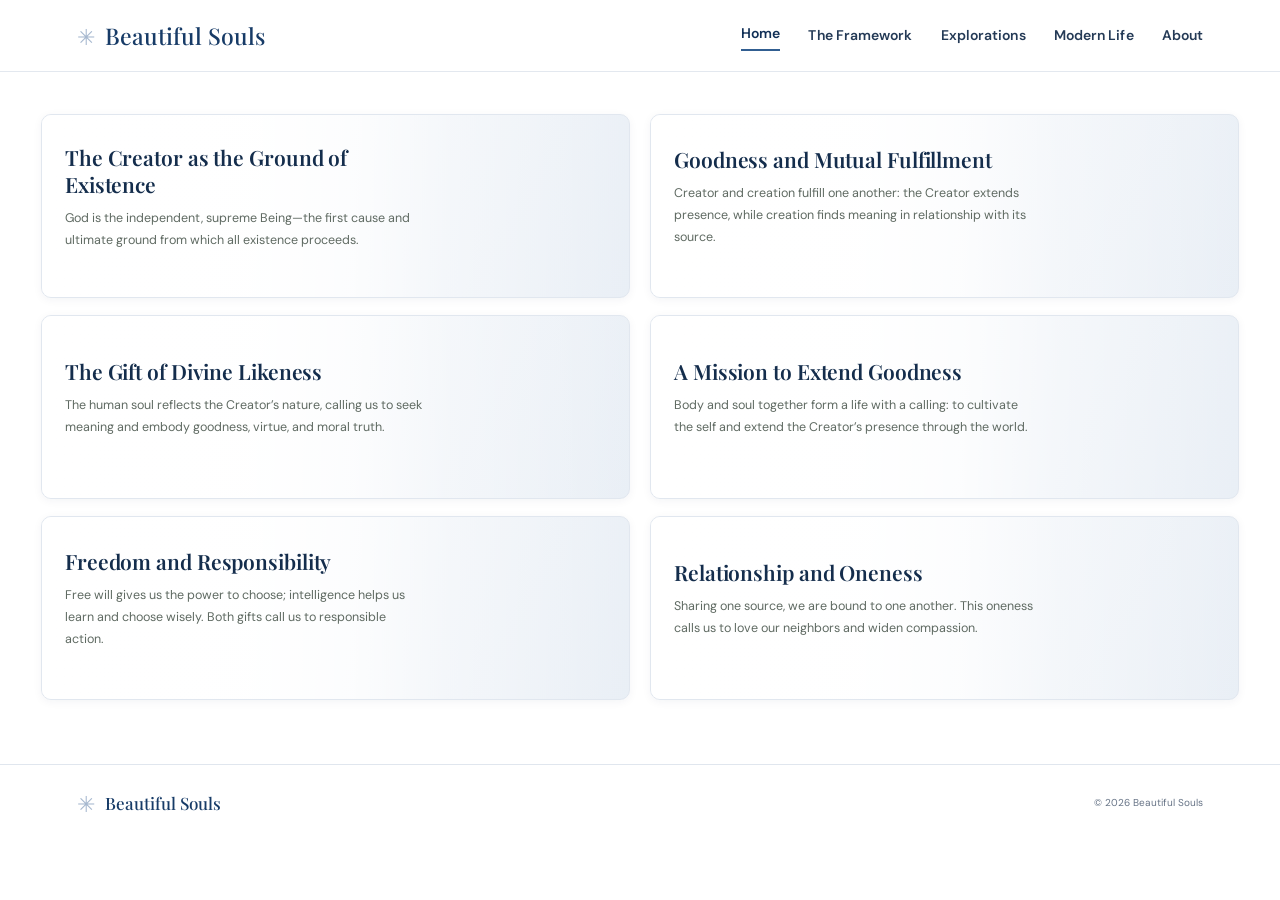
==== index.html @ 3ce29f9f "Keep site navigation visible on all screen sizes" ====
<!doctype html>
<html lang="en">
<head>
  <meta charset="utf-8">
  <meta name="viewport" content="width=device-width, initial-scale=1">
  <meta name="theme-color" content="#ffffff">
  <link rel="preconnect" href="https://fonts.googleapis.com">
  <link rel="preconnect" href="https://fonts.gstatic.com" crossorigin>
  <link href="https://fonts.googleapis.com/css2?family=DM+Sans:wght@400;500;600;700&family=Playfair+Display:ital,wght@0,500;0,600;1,500&display=swap" rel="stylesheet">
  <link rel="stylesheet" href="assets/styles/site.css?v=6">
  <meta name="description" content="Six foundational ideas about the Creator, humanity, purpose, responsibility, and our shared origin.">
  <title>Beautiful Souls</title>
</head>
<body>
  <header class="site-header" id="top">
    <a class="brand" href="index.html" aria-label="Beautiful Souls home"><span class="brand-mark" aria-hidden="true">✳</span><span>Beautiful Souls</span></a>
    <button class="menu-toggle" aria-label="Open navigation" aria-expanded="false" aria-controls="site-navigation">☰</button>
    <nav class="nav" id="site-navigation">
      <a href="index.html">Home</a><a href="framework.html">The Framework</a><a href="explorations.html">Explorations</a><a href="modern-life.html">Modern Life</a><a href="about.html">About</a>
    </nav>
  </header>
  <main class="home-highlights">
    <div class="highlight-grid">
            <article class="highlight-card">
        <div class="highlight-copy">
          <h2><a class="highlight-title-link" href="framework.html?article=part1">The Creator as the Ground of Existence</a></h2>
          <p class="highlight-description">God is the independent, supreme Being—the first cause and ultimate ground from which all existence proceeds.</p>
        </div>
        <img src="https://images.unsplash.com/photo-1743309411498-a0f4f4b96b65?auto=format&amp;fit=crop&amp;w=1400&amp;q=85" data-fallback="https://images.unsplash.com/photo-1521534282958-93bd18297354?auto=format&amp;fit=crop&amp;w=1400&amp;q=85" alt="Golden sunrise spreading across a layered mountain landscape" loading="lazy">
      </article>
            <article class="highlight-card">
        <div class="highlight-copy">
          <h2><a class="highlight-title-link" href="framework.html?article=p1-1">Goodness and Mutual Fulfillment</a></h2>
          <p class="highlight-description">Creator and creation fulfill one another: the Creator extends presence, while creation finds meaning in relationship with its source.</p>
        </div>
        <img src="https://images.unsplash.com/photo-1457530378978-8bac673b8062?auto=format&amp;fit=crop&amp;w=1400&amp;q=85" data-fallback="https://images.unsplash.com/photo-1497250681960-ef046c08a56e?auto=format&amp;fit=crop&amp;w=1400&amp;q=85" alt="A young green sapling catching soft sunlight in a forest" loading="lazy">
      </article>
            <article class="highlight-card">
        <div class="highlight-copy">
          <h2><a class="highlight-title-link" href="framework.html?article=p2-1">The Gift of Divine Likeness</a></h2>
          <p class="highlight-description">The human soul reflects the Creator’s nature, calling us to seek meaning and embody goodness, virtue, and moral truth.</p>
        </div>
        <img src="https://images.unsplash.com/photo-1465086080981-df0de56fa5c0?auto=format&amp;fit=crop&amp;w=1400&amp;q=85" data-fallback="https://images.unsplash.com/photo-1500530855697-b586d89ba3ee?auto=format&amp;fit=crop&amp;w=1400&amp;q=85" alt="A lone figure looking across a mountain landscape at sunrise" loading="lazy">
      </article>
            <article class="highlight-card">
        <div class="highlight-copy">
          <h2><a class="highlight-title-link" href="framework.html?article=p2-3">A Mission to Extend Goodness</a></h2>
          <p class="highlight-description">Body and soul together form a life with a calling: to cultivate the self and extend the Creator’s presence through the world.</p>
        </div>
        <img src="https://images.unsplash.com/photo-1643130420857-cb8cf55809a8?auto=format&amp;fit=crop&amp;w=1400&amp;q=85" data-fallback="https://images.unsplash.com/photo-1511895426328-dc8714191300?auto=format&amp;fit=crop&amp;w=1400&amp;q=85" alt="A family walking together through a sunlit meadow" loading="lazy">
      </article>
            <article class="highlight-card">
        <div class="highlight-copy">
          <h2><a class="highlight-title-link" href="framework.html?article=p2-4">Freedom and Responsibility</a></h2>
          <p class="highlight-description">Free will gives us the power to choose; intelligence helps us learn and choose wisely. Both gifts call us to responsible action.</p>
        </div>
        <img src="https://images.unsplash.com/photo-1470071459604-3b5ec3a7fe05?auto=format&amp;fit=crop&amp;w=1400&amp;q=85" data-fallback="https://images.unsplash.com/photo-1448375240586-882707db888b?auto=format&amp;fit=crop&amp;w=1400&amp;q=85" alt="Sunlight filtering through a deep green forest" loading="lazy">
      </article>
            <article class="highlight-card">
        <div class="highlight-copy">
          <h2><a class="highlight-title-link" href="framework.html?article=p2-2">Relationship and Oneness</a></h2>
          <p class="highlight-description">Sharing one source, we are bound to one another. This oneness calls us to love our neighbors and widen compassion.</p>
        </div>
        <img src="https://images.unsplash.com/photo-1641135305980-ecdef8a8437a?auto=format&amp;fit=crop&amp;w=1400&amp;q=85" data-fallback="https://images.unsplash.com/photo-1758575603789-8c042dfc4a9f?auto=format&amp;fit=crop&amp;w=1400&amp;q=85" alt="People joining hands outdoors in a gesture of connection and unity" loading="lazy">
      </article>
    </div>
  </main>
  <footer class="site-footer">
    <a class="brand" href="index.html"><span class="brand-mark" aria-hidden="true">✳</span>Beautiful Souls</a>
    <span>© <span data-year></span> Beautiful Souls</span>
  </footer>
  <script src="assets/scripts/site.js"></script>
</body>
</html>
---- assets/styles/site.css ----
*{box-sizing:border-box} :root{--paper:#ffffff;--paper2:#f4f7fb;--ink:#1d2f49;--muted:#5c6878;--green:#173b67;--green-deep:#102c50;--gold:#aebfd5;--line:#dfe5ed;--white:#ffffff;--soft:#f5f7fa}html{scroll-behavior:smooth}body{margin:0;background:var(--paper);color:var(--ink);font-family:'DM Sans',sans-serif;line-height:1.72;-webkit-font-smoothing:antialiased}.site-header{height:82px;display:flex;align-items:center;justify-content:space-between;padding:0 clamp(22px,6vw,94px);border-bottom:1px solid var(--line);background:rgba(244,240,231,.96);position:sticky;top:0;z-index:20;backdrop-filter:blur(14px)}.brand{display:flex;align-items:center;gap:10px;color:var(--green);font:500 21px 'Playfair Display',serif;text-decoration:none;white-space:nowrap}.brand-mark{font-size:22px;color:var(--gold)}.nav{display:flex;align-items:center;gap:clamp(18px,3vw,38px)}.nav a{font-size:12px;color:var(--muted);text-decoration:none;transition:color .2s}.nav a:hover,.nav a.active{color:var(--green)}.nav a.active{box-shadow:inset 0 -1px var(--gold);padding-bottom:6px}.menu-toggle{display:none;border:0;background:none;color:var(--green);font-size:24px;padding:6px}.eyebrow{margin:0 0 20px;color:#927b4e;font-size:10px;line-height:1.5;letter-spacing:2.1px;font-weight:700}.home-hero{min-height:610px;display:grid;grid-template-columns:1.05fr .95fr;align-items:center;gap:6vw;padding:72px clamp(24px,8vw,120px) 82px;overflow:hidden}.hero-copy{max-width:610px}.home-hero h1,.page-hero h1{font:500 clamp(44px,5.5vw,76px)/1.1 'Playfair Display',serif;letter-spacing:-1.7px;color:var(--green);margin:0 0 25px}.home-hero h1 em,.page-hero h1 em{color:#9a8051;font-weight:500}.hero-lede{max-width:510px;color:#58665d;font-size:17px;line-height:1.9;margin:0 0 34px}.button{display:inline-flex;align-items:center;gap:24px;padding:14px 20px;background:var(--green);color:white;text-decoration:none;font-size:12px;font-weight:600;letter-spacing:.2px;transition:background .2s,transform .2s}.button:hover{background:var(--green-deep);transform:translateY(-1px)}.hero-art{height:420px;position:relative;overflow:hidden;isolation:isolate;background:linear-gradient(180deg,#253c4a 0%,#788c86 45%,#c7b38f 100%);border-radius:48% 48% 3px 3px/40% 40% 3px 3px;box-shadow:0 22px 60px rgba(47,61,49,.12)}.hero-art:after{content:'';position:absolute;inset:0;background:linear-gradient(120deg,rgba(255,255,255,.04),transparent 50%,rgba(22,42,36,.14));z-index:3}.sun{position:absolute;width:128px;height:128px;border-radius:50%;background:#e9d7ae;top:22%;left:42%;box-shadow:0 0 80px rgba(237,214,169,.62)}.horizon{position:absolute;left:0;right:0;top:62%;height:1px;background:rgba(255,245,222,.7)}.land{position:absolute;left:-12%;width:130%;height:53%;border-radius:50% 50% 0 0}.land-back{bottom:-19%;background:#526e60;transform:rotate(-7deg)}.land-front{bottom:-29%;left:18%;background:#304f42;transform:rotate(8deg)}.art-caption{position:absolute;z-index:4;bottom:23px;left:28px;color:#f7efe0;font:italic 16px 'Playfair Display',serif}.section-wrap{padding:88px clamp(24px,10vw,150px)}.intro{text-align:center;border-top:1px solid var(--line);padding-top:92px;padding-bottom:86px}.intro h2,.section-heading h2,.home-invitation blockquote,.page-hero h2{font:500 clamp(31px,3.4vw,46px)/1.22 'Playfair Display',serif;color:var(--green);margin:0 0 20px}.measure{max-width:780px;margin:0 auto;color:var(--muted);font-size:15px;line-height:1.95}.intro .text-link{display:inline-block;margin-top:27px}.text-link{font-size:12px;font-weight:700;color:var(--green);text-decoration:none;border-bottom:1px solid rgba(182,154,98,.65);padding-bottom:5px}.text-link:hover{color:#8a7043}.highlights{padding-top:54px;padding-bottom:104px}.section-heading{text-align:center;margin-bottom:44px}.section-heading .measure{font-size:14px}.highlight-grid{display:grid;grid-template-columns:repeat(2,minmax(0,1fr));gap:0 52px}.highlight{padding:30px 0 32px;border-top:1px solid var(--line)}.highlight h3{font:500 24px/1.35 'Playfair Display',serif;color:var(--green);margin:0 0 11px}.highlight p{font-size:13px;line-height:1.9;color:var(--muted);margin:0;max-width:560px}.center-cta{text-align:center;margin-top:40px}.home-invitation{background:var(--paper2);text-align:center;padding:82px 24px}.home-invitation blockquote{max-width:850px;margin:0 auto 18px;font-style:italic;font-size:clamp(24px,3vw,37px)}.home-invitation>p:last-child{font-size:11px;color:var(--muted);letter-spacing:1px}.page-hero{text-align:center;padding:104px 22px 78px;background:linear-gradient(180deg,var(--soft),var(--paper))}.page-hero h1{font-size:clamp(40px,5vw,66px);margin-bottom:20px}.framework-content{padding-top:54px}.framework-part{padding:35px 0 50px;border-bottom:1px solid var(--line);scroll-margin-top:110px}.part-heading{margin-bottom:22px}.part-heading .eyebrow{margin-bottom:9px}.part-heading h2{font:500 clamp(27px,3vw,38px)/1.3 'Playfair Display',serif;color:var(--green);margin:0;max-width:900px}.part-opening-link,.section-links a{display:flex;align-items:center;gap:20px;text-decoration:none;color:var(--ink);padding:17px 18px;transition:background .2s}.part-opening-link{background:rgba(255,255,255,.38);border:1px solid var(--line);margin:28px 0 10px}.part-opening-link:hover,.section-links a:hover{background:rgba(255,255,255,.72)}.part-opening-link strong,.section-links strong{font:500 17px 'Playfair Display',serif;color:var(--green);flex:1}.entry-kicker{font-size:10px;letter-spacing:1.1px;color:#9a8051;text-transform:uppercase;min-width:82px}.part-opening-link>span:last-child,.entry-arrow{font-size:17px;color:var(--gold)}.section-links{list-style:none;margin:0;padding:0}.section-links li{border-bottom:1px solid rgba(216,208,193,.8)}.section-links a{padding:14px 18px}.section-links strong{font-size:16px}.framework-note{padding:44px 0 0;max-width:750px}.framework-note p:not(.eyebrow){font-size:13px;color:var(--muted);line-height:1.9}.framework-note .text-link{display:inline-block;margin-top:12px}.reader-shell{max-width:1440px;margin:0 auto;padding:30px clamp(20px,5vw,72px) 95px}.reader-breadcrumb{display:flex;gap:10px;align-items:center;color:#8b7958;font-size:11px;margin:5px 0 28px}.reader-breadcrumb a{color:var(--green);text-decoration:none}.reader-layout{display:grid;grid-template-columns:245px minmax(0,780px);gap:clamp(36px,6vw,90px);justify-content:center}.reader-aside{align-self:start;position:sticky;top:112px;max-height:calc(100vh - 140px);overflow:auto;padding:10px 0 20px}.reader-aside .eyebrow{margin-bottom:14px}.reader-toc a{display:block;padding:9px 11px;color:var(--muted);font-size:11px;line-height:1.55;text-decoration:none;border-left:2px solid transparent}.reader-toc a:hover,.reader-toc a.current{color:var(--green);background:rgba(255,255,255,.36);border-left-color:var(--gold)}.reader-toc .toc-part{font-size:10px;color:#9a8051;letter-spacing:1px;text-transform:uppercase;margin:16px 0 4px;padding:0 11px}.aside-link{display:inline-block;margin:20px 0 0 11px;color:var(--green);font-size:11px;text-decoration:none}.reader-article{min-width:0;background:rgba(255,253,248,.42);border:1px solid rgba(216,208,193,.75);padding:clamp(28px,5vw,64px) clamp(24px,5vw,68px) 45px}.reader-meta{font-size:10px;letter-spacing:1.3px;color:#997e4e;text-transform:uppercase;margin-bottom:14px}.reader-article h1{font:500 clamp(31px,4vw,48px)/1.2 'Playfair Display',serif;color:var(--green);margin:0 0 23px}.reader-rule{height:1px;background:var(--line);margin-bottom:23px}.essay-body{font-family:'Playfair Display',serif;font-size:17px;line-height:2.02;color:#38473e}.essay-body p{margin:0 0 22px}.citation{color:#987b48;text-decoration:none;font:600 11px 'DM Sans',sans-serif;vertical-align:super;padding:0 1px}.citation:hover{text-decoration:underline}.reader-endnote{border-top:1px solid var(--line);padding:22px 0 5px;margin-top:40px}.reader-endnote a{font-size:11px;color:var(--green);text-decoration:none}.book-nav{display:grid;grid-template-columns:1fr 1fr;gap:12px;margin:10px 0 35px}.book-nav-inner{display:grid;grid-template-columns:1fr 1fr;gap:12px}.book-nav-link{min-height:68px;padding:12px 14px;border:1px solid var(--line);display:flex;flex-direction:column;justify-content:center;gap:4px;text-decoration:none;background:rgba(255,255,255,.3)}.book-nav-link:hover{background:var(--white)}.book-nav-link.next{text-align:right}.book-nav-link strong{font:500 13px/1.35 'Playfair Display',serif;color:var(--green)}.book-nav-link span{font-size:9px;letter-spacing:1px;color:#9a8051;text-transform:uppercase}.book-nav-link.muted{opacity:.55}.book-nav-bottom{margin-top:30px;margin-bottom:0}.reader-article.part-opening .reader-meta{font-size:11px}.reader-article.part-opening h1{font-size:clamp(34px,4.5vw,52px)}.empty-state{text-align:center;max-width:800px;margin:0 auto;padding-top:55px;padding-bottom:130px}.quiet-mark{color:var(--gold);font:36px 'Playfair Display',serif;margin-bottom:20px}.empty-state h2,.modern-opening h2{font:500 clamp(28px,3vw,39px)/1.3 'Playfair Display',serif;color:var(--green);margin:0 auto 18px}.empty-state p:not(.eyebrow){max-width:550px;margin:0 auto;color:var(--muted);font-size:14px}.modern-opening{text-align:center;border-top:1px solid var(--line);padding-top:76px}.modern-opening .eyebrow{margin-bottom:12px}.modern-opening .measure{margin:0 auto 23px}.status{display:inline-block;padding:5px 11px;border:1px solid #c9b58c;color:#8a754c;letter-spacing:.8px;text-transform:uppercase;font-size:9px;font-weight:700}.about-hero{padding-bottom:58px}.about-hero h1{font-size:clamp(37px,5vw,62px)}.about-statement{max-width:940px;padding-top:68px;padding-bottom:130px}.about-statement p{color:var(--muted);font:400 17px/2 'DM Sans',sans-serif;margin:0 0 21px}.about-statement .about-lead{font:500 clamp(25px,3vw,38px)/1.55 'Playfair Display',serif;color:var(--green)}.about-statement em{color:#91784a;font-style:normal}.about-statement strong{color:var(--green);font-weight:600}.references-wrap{max-width:1000px}.bibliography{list-style:none;margin:0 0 45px;padding:0;counter-reset:refs}.bibliography li{display:grid;grid-template-columns:42px 1fr 26px;gap:10px;border-top:1px solid var(--line);padding:16px 0;font-size:13px;line-height:1.8;color:var(--muted)}.ref-number{color:#9a8051;font-size:11px;padding-top:3px}.back-to-top{text-align:right;color:#998052;text-decoration:none;font-size:11px}.site-footer{border-top:1px solid var(--line);padding:27px clamp(22px,6vw,94px);display:flex;align-items:center;justify-content:space-between;gap:20px;color:var(--muted);font-size:10px}.site-footer .brand{font-size:17px}.footer-tagline{margin-left:auto;margin-right:auto}.no-script{font-size:13px;color:var(--muted)}
@media(max-width:820px){.site-header{height:72px}.menu-toggle{display:block}.nav{display:none;position:absolute;top:71px;left:0;right:0;padding:20px 25px 24px;background:var(--paper);border-bottom:1px solid var(--line);flex-direction:column;align-items:flex-start;gap:17px}.nav.open{display:flex}.nav a{font-size:13px}.home-hero{grid-template-columns:1fr;padding-top:63px;gap:48px}.hero-art{height:340px;max-width:600px;width:100%;margin:0 auto}.highlight-grid{gap:0 30px}.reader-layout{grid-template-columns:1fr;gap:25px}.reader-aside{position:static;max-height:none;overflow:visible;border-bottom:1px solid var(--line);padding-bottom:15px}.reader-toc{display:grid;grid-template-columns:repeat(2,minmax(0,1fr));gap:2px 8px}.reader-toc .toc-part{grid-column:1/-1}.reader-article{max-width:780px;margin:0 auto;width:100%}.reader-breadcrumb{margin-bottom:18px}.footer-tagline{margin:0}}
@media(max-width:560px){.home-hero{padding:54px 23px 66px}.home-hero h1{font-size:45px}.hero-lede{font-size:15px}.hero-art{height:270px}.section-wrap{padding:66px 24px}.intro{padding-top:65px;padding-bottom:66px}.highlights{padding-top:34px;padding-bottom:76px}.highlight-grid{grid-template-columns:1fr}.highlight{padding:24px 0}.highlight h3{font-size:22px}.page-hero{padding:77px 22px 60px}.page-hero h1{font-size:42px}.framework-content{padding-top:32px}.framework-part{padding:28px 0 35px}.part-opening-link,.section-links a{gap:10px;padding-left:12px;padding-right:12px}.entry-kicker{min-width:58px;font-size:9px}.part-opening-link strong,.section-links strong{font-size:14px}.reader-shell{padding:22px 13px 65px}.reader-toc{grid-template-columns:1fr}.reader-article{padding:27px 21px 28px}.reader-article h1{font-size:32px}.essay-body{font-size:16px;line-height:1.9}.book-nav,.book-nav-inner{gap:7px}.book-nav-link{padding:10px 9px}.book-nav-link strong{font-size:12px}.site-footer{flex-direction:column;align-items:flex-start;padding:24px}.footer-tagline{margin:0}.about-statement p{font-size:15px}}


/* Focused editorial layout: image-led highlights and documentation-style reading */
.home-highlights{max-width:1600px;margin:0 auto;padding:46px clamp(20px,4vw,62px) 76px}
.highlight-grid{display:grid;grid-template-columns:repeat(2,minmax(0,1fr));gap:20px 22px}
.highlight-card{display:grid;grid-template-columns:minmax(0,1fr) minmax(155px,38%);align-items:stretch;gap:22px;min-height:222px;padding:22px;background:rgba(255,253,248,.82);border:1px solid var(--line);border-radius:10px;box-shadow:0 5px 18px rgba(39,51,43,.035)}
.highlight-copy{display:flex;flex-direction:column;align-items:flex-start;justify-content:center;min-width:0}
.highlight-card h2{font:600 21px/1.32 'Playfair Display',serif;color:#2c3932;margin:0 0 10px;letter-spacing:-.15px}
.highlight-card p{font-size:12.5px;line-height:1.78;color:#5f6a62;margin:0 0 17px}
.highlight-card img{display:block;width:100%;height:100%;min-height:176px;max-height:205px;object-fit:cover;border-radius:6px;background:#e6e0d5}
.highlight-link{display:inline-flex;align-items:center;gap:16px;margin-top:auto;padding:10px 13px;background:var(--green);color:#fffdf8;border-radius:3px;text-decoration:none;font-size:10px;font-weight:700;letter-spacing:.2px;transition:background .18s,transform .18s}
.highlight-link:hover{background:var(--green-deep);transform:translateY(-1px)}
.highlight-link span{font-size:13px;line-height:1}

.framework-shell{max-width:1700px;margin:0 auto;padding:24px clamp(18px,3vw,48px) 76px}
.framework-shell .reader-breadcrumb{margin:0 0 16px;color:#7a847d;font-size:11px}
.framework-workspace{display:grid;grid-template-columns:310px minmax(0,1fr);gap:22px;align-items:start}
.reader-aside{position:sticky;top:104px;max-height:calc(100vh - 128px);overflow:auto;align-self:start;padding:19px 16px 15px;background:#f9f7f1;border:1px solid #dcd6ca;border-radius:8px;box-shadow:0 4px 16px rgba(39,51,43,.035)}
.toc-header{display:flex;align-items:baseline;justify-content:space-between;gap:12px;padding:0 7px 14px;border-bottom:1px solid #e2ddd3}
.toc-heading{font:600 18px/1.3 'Playfair Display',serif;color:#2b3931}
.toc-count{font-size:9px;letter-spacing:.8px;text-transform:uppercase;color:#92978f}
.reader-toc{padding-top:8px}
.toc-part-group{border-bottom:1px solid #e5e0d6;padding:5px 0 9px}
.toc-part-toggle{width:100%;display:grid;grid-template-columns:17px minmax(0,1fr);gap:5px;align-items:start;padding:8px 6px;border:0;border-radius:4px;background:transparent;text-align:left;cursor:pointer;color:#2f3e35}
.toc-part-toggle:hover{background:#f0ede5}
.toc-part-name{font-size:11px;line-height:1.5;font-weight:700}
.toc-chevron{font-size:16px;line-height:1.1;color:#8d9a8f;transform:rotate(-90deg);transition:transform .16s}
.toc-part-toggle[aria-expanded="true"] .toc-chevron{transform:rotate(0deg)}
.toc-part-items{padding:3px 0 1px 22px}
.toc-part-items[hidden]{display:none}
.toc-part-items a{display:block;margin:2px 0;padding:8px 9px;border-left:2px solid transparent;border-radius:3px;color:#67736b;text-decoration:none;font-size:10.5px;line-height:1.5;transition:background .16s,color .16s,border-color .16s}
.toc-part-items a:hover{background:#f0ede5;color:#304a3b}
.toc-part-items a.current{background:#e8eee8;border-left-color:#66816e;color:#263e30;font-weight:700}
.toc-part-items a.toc-opening{font-weight:600;color:#485b4c}
.references-nav-link{display:flex;align-items:center;gap:10px;margin:14px 4px 0;padding:12px 8px;border:1px solid #ddd7cb;border-radius:5px;background:#fffdf8;color:#415c49;text-decoration:none;font-size:11px;font-weight:700}
.references-nav-link:hover{background:#f2f0e8}
.references-nav-link>span:first-child{font-size:16px;color:#8b9a8c}
.references-count{margin-left:auto;color:#90978e;font-size:10px;font-weight:500}
.framework-workspace .reader-article{min-height:calc(100vh - 190px);padding:clamp(30px,4.8vw,68px) clamp(28px,5vw,78px) 38px;background:#fffdf8;border:1px solid #ded8cd;border-radius:8px;box-shadow:0 5px 22px rgba(39,51,43,.045)}
.reader-meta{font-family:'DM Sans',sans-serif;font-size:9px;letter-spacing:1.5px;color:#8b947e;font-weight:700;margin-bottom:13px}
.framework-workspace .reader-article h1{font:600 clamp(26px,2.7vw,38px)/1.3 'Playfair Display',serif;color:#26382f;letter-spacing:-.25px;margin:0 0 22px}
.framework-workspace .reader-rule{height:1px;background:#e2ddd4;margin:0 0 28px}
.essay-body{max-width:930px;font-family:'Playfair Display',serif;font-size:16px;line-height:1.95;color:#3f4b43}
.essay-body p{margin:0 0 22px}
.reader-endnote{margin-top:44px;padding:18px 0 0;border-top:1px solid #e2ddd4}
.reader-endnote a{display:flex;align-items:center;gap:9px;color:#405c47;text-decoration:none;font-size:11px;font-weight:700}
.reader-endnote a:hover{text-decoration:underline}
.reader-endnote a span:first-child{font-size:16px;color:#8a9a8d}
.reader-endnote .endnote-count{color:#92988f;font-weight:500}

.simple-page{max-width:1160px;min-height:calc(100vh - 164px);margin:0 auto;padding:70px clamp(24px,7vw,100px) 90px}
.simple-page-content{max-width:790px;padding:16px 0 0}
.simple-page .eyebrow{margin-bottom:17px}
.simple-description{max-width:780px;color:#5c695f;font-size:14px;line-height:1.9;margin:0}
.simple-note{margin-top:24px;color:#8b9188;font-size:12px}
.simple-page-empty{min-height:calc(100vh - 164px)}
.about-copy{max-width:820px;padding-top:16px}
.about-copy p:not(.eyebrow){margin:0;color:#536158;font-size:16px;line-height:2}
.site-footer{padding-top:23px;padding-bottom:23px}
.site-footer .brand{font-size:17px}

@media(max-width:1100px){
  .highlight-grid{gap:16px}
  .highlight-card{grid-template-columns:minmax(0,1fr) minmax(130px,34%);gap:16px;padding:18px}
  .highlight-card h2{font-size:19px}
  .highlight-card p{font-size:12px}
  .framework-workspace{grid-template-columns:280px minmax(0,1fr);gap:16px}
}
@media(max-width:850px){
  .home-highlights{padding:30px 22px 56px}
  .highlight-grid{grid-template-columns:1fr;gap:14px}
  .highlight-card{grid-template-columns:minmax(0,1fr) minmax(170px,34%);min-height:205px}
  .framework-shell{padding:20px 16px 60px}
  .framework-workspace{grid-template-columns:1fr;gap:16px}
  .reader-aside{position:static;max-height:390px;overflow:auto}
  .framework-workspace .reader-article{min-height:auto;padding:32px 28px}
  .essay-body{font-size:15.5px}
}
@media(max-width:560px){
  .highlight-card{grid-template-columns:1fr;gap:15px;padding:17px}
  .highlight-card img{grid-row:1;height:180px;min-height:180px;max-height:180px}
  .highlight-card h2{font-size:20px}
  .highlight-card p{font-size:12.5px}
  .highlight-link{font-size:10px}
  .framework-workspace .reader-article{padding:26px 20px}
  .framework-workspace .reader-article h1{font-size:27px}
  .reader-aside{max-height:350px}
  .simple-page{padding:50px 24px 65px}
  .about-copy p:not(.eyebrow){font-size:15px}
  .site-footer{flex-direction:row;align-items:center}
}

/* Readability pass: larger editorial text, clear contents and reliable reader fallback */
.site-header .brand{font-size:23px}
.site-header .nav a{font-size:13.5px}
.highlight-card h2{font-size:25px;line-height:1.3}
.highlight-title-link{color:inherit;text-decoration:none}
.highlight-title-link:hover{color:var(--green);text-decoration:underline;text-decoration-color:var(--gold);text-underline-offset:4px}
.highlight-title-link:focus-visible{outline:2px solid var(--green);outline-offset:4px;border-radius:2px}
.highlight-description{display:block;margin:0;color:#5f6a62;font-size:15.5px;line-height:1.78}
.framework-shell .reader-breadcrumb{font-size:13px}
.toc-heading{font-size:21px}
.toc-count{font-size:11px}
.toc-part-name{font-size:14px;line-height:1.5}
.toc-part-items a{font-size:13.5px;line-height:1.55;padding:9px 10px}
.references-nav-link{font-size:13px;padding:13px 10px}
.references-count{font-size:11px}
.reader-meta{font-size:11px;letter-spacing:1.6px}
.framework-workspace .reader-article h1{font-size:clamp(31px,2.8vw,43px);line-height:1.28}
.essay-body{font-size:18px;line-height:1.9;max-width:900px}
.essay-body p{margin-bottom:25px}
.reader-endnote a{font-size:13px}
.citation{font-size:12px}
.reader-status{margin-top:18px;padding:12px 14px;border-left:3px solid #b69a62;background:#f6f2e9;color:#675d4b;font:13px/1.6 'DM Sans',sans-serif}
.simple-description{font-size:15px}
.about-copy p:not(.eyebrow){font-size:17px}
@media(max-width:1100px){.highlight-card h2{font-size:23px}.highlight-description{font-size:15px}.essay-body{font-size:17.5px}.toc-part-name{font-size:13.5px}.toc-part-items a{font-size:13px}}
@media(max-width:850px){.highlight-card h2{font-size:23px}.highlight-description{font-size:15px}.framework-workspace .reader-article h1{font-size:clamp(29px,5vw,38px)}.essay-body{font-size:17.5px;line-height:1.85}.toc-part-name{font-size:14px}.toc-part-items a{font-size:13.5px}}
@media(max-width:560px){.site-header .brand{font-size:21px}.site-header .nav a{font-size:14px}.highlight-card h2{font-size:22px}.highlight-description{font-size:15px;line-height:1.75}.framework-shell .reader-breadcrumb{font-size:12px}.framework-workspace .reader-article h1{font-size:28px}.essay-body{font-size:16.5px;line-height:1.85}.toc-part-name{font-size:13.5px}.toc-part-items a{font-size:13px}}


/* White editorial palette and image-led homepage cards */
body{background:#fff;color:var(--ink)}
.site-header{background:rgba(255,255,255,.97);border-bottom:1px solid #e3e8ef}
.brand{color:#173b67}
.brand-mark{color:#a6b8cf}
.nav a{color:#596779}
.nav a.active{color:#174a87;box-shadow:inset 0 -2px #2f67aa}
.home-highlights{max-width:1600px;padding:42px clamp(20px,3.2vw,52px) 64px}
.highlight-grid{display:grid;grid-template-columns:repeat(2,minmax(0,1fr));gap:17px 20px}
.highlight-card{
 position:relative;isolation:isolate;display:flex;align-items:center;min-width:0;
 min-height:184px;padding:21px 23px;overflow:hidden;border:1px solid #e0e6ee;
 border-radius:9px;background:#fff;box-shadow:0 2px 8px rgba(28,46,69,.045)
}
.highlight-card::before{
 content:"";position:absolute;z-index:1;inset:0;
 background:linear-gradient(90deg,rgba(255,255,255,1) 0%,rgba(255,255,255,.99) 31%,
 rgba(255,255,255,.94) 43%,rgba(255,255,255,.78) 57%,rgba(255,255,255,.28) 76%,rgba(255,255,255,.04) 100%);
 pointer-events:none
}
.highlight-card img{
 position:absolute;z-index:0;inset:0;width:100%;height:100%;max-height:none;min-height:0;
 object-fit:cover;object-position:center right;border-radius:0;background:#e9eef4
}
.highlight-copy{position:relative;z-index:2;display:block;width:100%;max-width:68%;min-width:0}
.highlight-card h2{font:600 21px/1.32 'Playfair Display',serif;color:#142d4c;margin:0 0 9px;letter-spacing:-.1px}
.highlight-title-link{color:inherit;text-decoration:none}
.highlight-title-link:hover{color:#174a87;text-decoration:underline;text-decoration-color:#9db7d7;text-underline-offset:4px}
.highlight-title-link:focus-visible{outline:2px solid #3671b5;outline-offset:4px;border-radius:2px}
.highlight-description{display:block;max-width:520px;color:#28384d;font:400 13.5px/1.62 'DM Sans',sans-serif;margin:0}
.site-footer{background:#fff;border-top:1px solid #e0e6ee;color:#667386}
.site-footer .brand{color:#173b67}
@media(max-width:1100px){
 .highlight-card{min-height:178px;padding:18px 19px}
 .highlight-copy{max-width:72%}
 .highlight-card h2{font-size:20px}
 .highlight-description{font-size:13px;line-height:1.58}
}
@media(max-width:850px){
 .home-highlights{padding:28px 20px 52px}
 .highlight-grid{grid-template-columns:1fr;gap:14px}
 .highlight-card{min-height:175px}
 .highlight-copy{max-width:68%}
}
@media(max-width:560px){
 .home-highlights{padding:22px 14px 42px}
 .highlight-card{min-height:0;padding:20px 17px}
 .highlight-card::before{background:linear-gradient(90deg,rgba(255,255,255,1) 0%,rgba(255,255,255,.97) 48%,rgba(255,255,255,.72) 72%,rgba(255,255,255,.30) 100%)}
 .highlight-copy{max-width:82%}
 .highlight-card h2{font-size:19px}
 .highlight-description{font-size:13px;line-height:1.58}
}

/* Framework reader: a broader contents rail and a fuller reading pane */
.framework-shell{max-width:1500px;padding:24px clamp(20px,3vw,48px) 64px}
.framework-workspace{grid-template-columns:315px minmax(0,1fr);gap:28px;align-items:start}
.reader-aside{max-height:calc(100vh - 120px);padding:16px 14px 13px}
.toc-header{padding:0 9px 13px}
.toc-heading{font-size:17px}
.toc-part-toggle{padding:8px 6px;grid-template-columns:17px minmax(0,1fr) 14px;gap:5px}
.toc-part-name{font-size:13px;line-height:1.5}
.toc-part-items{padding:3px 0 2px 20px}
.toc-part-items a{font-size:13px;line-height:1.5;padding:7px 9px}
.references-nav-link{font-size:13px;padding:12px 10px}
.framework-workspace .reader-article{min-width:0;min-height:0;padding:2px 12px 38px;background:transparent;border:0;border-radius:0;box-shadow:none}
.framework-workspace .reader-breadcrumb{margin:5px 0 20px;font-size:12px}
.framework-workspace .reader-article h1{font-size:clamp(28px,2.2vw,34px);line-height:1.28;margin-bottom:18px}
.framework-workspace .reader-rule{margin-bottom:23px}
.essay-body{max-width:1000px;font-size:17px;line-height:1.8;color:#24364d}
.essay-body p{margin-bottom:21px}
.reader-endnote{margin-top:38px;padding-top:15px}
.reader-endnote a{font-size:13px}
@media(max-width:1100px){
 .framework-workspace{grid-template-columns:290px minmax(0,1fr);gap:22px}
 .toc-part-name,.toc-part-items a{font-size:12.5px}
 .essay-body{font-size:16.5px}
}
@media(max-width:850px){
 .framework-workspace{grid-template-columns:1fr;gap:18px}
 .reader-aside{position:static;max-height:440px;overflow:auto}
 .framework-workspace .reader-article{padding:0 6px 32px}
 .framework-workspace .reader-article h1{font-size:29px}
 .essay-body{font-size:16px;line-height:1.78}
}
@media(max-width:560px){
 .framework-shell{padding:18px 14px 48px}
 .reader-aside{max-height:390px;padding:12px 10px}
 .toc-part-name,.toc-part-items a{font-size:12px}
 .framework-workspace .reader-article h1{font-size:25px}
 .essay-body{font-size:15.5px;line-height:1.75}
}

/* Final home-card image polish */
.highlight-card{position:relative;isolation:isolate;display:flex;align-items:center;min-height:184px;overflow:hidden;background:#f1f5f8;border:1px solid #e1e7ef;border-radius:10px;box-shadow:0 2px 10px rgba(26,48,76,.05)}
.highlight-card::before{content:"";position:absolute;z-index:1;inset:0;background:linear-gradient(90deg,rgba(255,255,255,1) 0%,rgba(255,255,255,.99) 28%,rgba(255,255,255,.96) 39%,rgba(255,255,255,.82) 53%,rgba(255,255,255,.42) 69%,rgba(255,255,255,.05) 100%);pointer-events:none}
.highlight-card img{position:absolute;z-index:0;inset:0;display:block;width:100%;height:100%;min-height:0;max-height:none;object-fit:cover;object-position:center;border-radius:0;background:#e6edf3}
.highlight-copy{position:relative;z-index:2;max-width:67%;padding:2px 0}
.highlight-card h2{margin:0 0 8px;color:#142d4c;font:600 21px/1.32 'Playfair Display',serif}
.highlight-description{max-width:440px;margin:0;color:#28384d;font:400 13.5px/1.58 'DM Sans',sans-serif}
.highlight-card.image-unavailable{background:linear-gradient(120deg,#f6f8fb 0%,#e8eef5 100%)}
@media(max-width:1100px){.highlight-card{min-height:178px}.highlight-copy{max-width:72%}.highlight-card h2{font-size:20px}.highlight-description{font-size:13px;line-height:1.55}}
@media(max-width:850px){.highlight-card{min-height:175px}.highlight-copy{max-width:70%}}
@media(max-width:560px){.highlight-card{min-height:172px;padding:18px 16px}.highlight-card::before{background:linear-gradient(90deg,rgba(255,255,255,1) 0%,rgba(255,255,255,.98) 42%,rgba(255,255,255,.84) 62%,rgba(255,255,255,.22) 100%)}.highlight-copy{max-width:82%}.highlight-card h2{font-size:19px}.highlight-description{font-size:12.5px;line-height:1.5}}


/* Navigation contrast and hierarchy */
.site-header .nav a{color:#263a54;font-size:14px;font-weight:600;letter-spacing:.08px}
.site-header .nav a:hover,.site-header .nav a.active{color:#102f56}
.site-header .nav a.active{box-shadow:inset 0 -2px #315e91;padding-bottom:7px}
@media(max-width:820px){.site-header .nav a{font-size:14px;font-weight:600}}

/* Framework contents: numbered hierarchy 1, 1.1, 1.2 ... 2, 2.1 */
.framework-shell{max-width:1720px;padding-left:clamp(18px,3vw,48px);padding-right:clamp(18px,3vw,48px)}
.framework-workspace{grid-template-columns:330px minmax(0,1fr);gap:28px}
.framework-shell .reader-breadcrumb{color:#53657c;font-size:12px;font-weight:500;letter-spacing:.1px;margin-bottom:17px}
.reader-aside{background:#f5f7fa;border:1px solid #dce3ec;border-radius:8px;box-shadow:0 3px 14px rgba(25,45,69,.045);padding:18px 15px 15px}
.toc-header{border-bottom:1px solid #dce3ec;padding:0 8px 13px}
.toc-heading{color:#183453;font-family:'DM Sans',sans-serif;font-size:16px;font-weight:700;letter-spacing:.1px}
.toc-count{color:#63748a;font-size:10px;font-weight:600;letter-spacing:.7px}
.reader-toc{padding-top:8px}
.toc-part-group{border-bottom:1px solid #e0e6ee;padding:6px 0 9px}
.toc-part-heading{display:grid;grid-template-columns:minmax(0,1fr) 26px;align-items:start;gap:4px}
.toc-part-overview{display:grid;grid-template-columns:25px minmax(0,1fr);align-items:start;gap:7px;padding:8px 7px;border-radius:4px;color:#1c3553;text-decoration:none;font:700 13.5px/1.48 'DM Sans',sans-serif}
.toc-part-overview:hover,.toc-part-overview.current{background:#e8eef6;color:#123e70}
.toc-part-overview.current{box-shadow:inset 3px 0 #315e91}
.toc-number{color:#315d8d;font:700 12px/1.65 'DM Sans',sans-serif;font-variant-numeric:tabular-nums;white-space:nowrap}
.toc-link-title{min-width:0}
.toc-part-toggle{width:26px;min-height:31px;display:flex;align-items:center;justify-content:center;padding:3px;border:0;border-radius:4px;background:transparent;color:#4e6680;cursor:pointer}
.toc-part-toggle:hover{background:#e7edf4}
.toc-chevron{color:#49627e;font-size:17px;line-height:1;transition:transform .16s ease}
.toc-part-toggle[aria-expanded="true"] .toc-chevron{transform:rotate(0deg)}
.toc-part-toggle[aria-expanded="false"] .toc-chevron{transform:rotate(-90deg)}
.toc-part-items{padding:3px 0 4px 13px}
.toc-part-items[hidden]{display:none}
.toc-part-items a{display:grid;grid-template-columns:34px minmax(0,1fr);align-items:start;gap:7px;margin:2px 0;padding:7px 9px;border-left:2px solid transparent;border-radius:3px;color:#40516a;font:500 13px/1.5 'DM Sans',sans-serif;text-decoration:none;transition:background .16s ease,color .16s ease,border-color .16s ease}
.toc-part-items a .toc-number{font-size:11.5px;line-height:1.7}
.toc-part-items a:hover{background:#eaf0f6;color:#153d69}
.toc-part-items a.current{background:#e4edf7;border-left-color:#315e91;color:#12375f;font-weight:700}
.references-nav-link{margin:14px 4px 0;padding:12px 10px;border-color:#d7e0ea;border-radius:5px;background:#fff;color:#183e68;font-size:12px;font-weight:700}
.references-nav-link:hover{background:#edf3f9}
.references-nav-link>span:first-child{color:#426b99}
.references-count{color:#60758e}

/* Professional journal typography for Framework essays */
.framework-workspace .reader-article{background:#fff;border:1px solid #e0e6ed;border-radius:8px;box-shadow:0 3px 18px rgba(26,45,68,.035);padding:clamp(32px,4vw,58px) clamp(30px,5vw,76px) 44px}
.framework-workspace .reader-article .reader-meta{color:#496783;font-family:'DM Sans',sans-serif;font-size:11px;font-weight:700;letter-spacing:1.35px;line-height:1.5;margin-bottom:14px}
.framework-workspace .reader-article h1{color:#142f50;font-family:'Source Serif 4',Georgia,serif;font-size:clamp(34px,2.7vw,43px);font-weight:600;line-height:1.2;letter-spacing:-.35px;max-width:980px;margin:0 0 21px}
.framework-workspace .reader-rule{height:1px;background:#dfe5ec;margin:0 0 28px}
.framework-workspace .essay-body{max-width:940px;color:#27384d;font-family:'Source Serif 4',Georgia,serif;font-size:18px;font-weight:400;line-height:1.82;letter-spacing:.02px}
.framework-workspace .essay-body p{margin:0 0 23px;text-wrap:pretty}
.framework-workspace .citation{color:#24588b;font-family:'DM Sans',sans-serif;font-size:12px;font-weight:700}
.framework-workspace .reader-endnote{border-top:1px solid #dfe5ec;margin-top:42px;padding-top:18px}
.framework-workspace .reader-endnote a{color:#174a7d;font-family:'DM Sans',sans-serif;font-size:13px;font-weight:600}
.framework-workspace .reader-status{border-left-color:#426d9b;background:#f0f4f8;color:#344a63}
@media(max-width:1100px){
 .framework-workspace{grid-template-columns:300px minmax(0,1fr);gap:20px}
 .toc-part-overview{font-size:13px}
 .toc-part-items a{font-size:12.5px}
 .framework-workspace .reader-article h1{font-size:clamp(31px,3.2vw,38px)}
 .framework-workspace .essay-body{font-size:17.5px;line-height:1.8}
}
@media(max-width:850px){
 .framework-workspace{grid-template-columns:1fr;gap:18px}
 .reader-aside{position:static;max-height:420px;overflow:auto}
 .toc-part-overview{font-size:14px}
 .toc-part-items a{font-size:13px}
 .framework-workspace .reader-article{padding:34px 30px 38px}
 .framework-workspace .reader-article h1{font-size:clamp(30px,4.8vw,38px)}
 .framework-workspace .essay-body{font-size:17px;line-height:1.82}
}
@media(max-width:560px){
 .framework-shell{padding:18px 13px 48px}
 .reader-aside{max-height:390px;padding:13px 10px}
 .toc-part-overview{font-size:13px}
 .toc-part-items{padding-left:7px}
 .toc-part-items a{grid-template-columns:32px minmax(0,1fr);font-size:12.5px}
 .framework-workspace .reader-article{padding:26px 20px 30px}
 .framework-workspace .reader-article h1{font-size:29px;line-height:1.22}
 .framework-workspace .essay-body{font-size:16.5px;line-height:1.78}
}


/* Keep the primary navigation visible at all viewport widths */
.site-header{
  height:auto;
  min-height:72px;
  flex-wrap:wrap;
  column-gap:24px;
  row-gap:6px;
  padding-top:10px;
  padding-bottom:10px;
}
.site-header .menu-toggle{display:none!important}
.site-header .nav{
  display:flex!important;
  position:static;
  inset:auto;
  flex:0 1 auto;
  flex-direction:row;
  flex-wrap:wrap;
  align-items:center;
  justify-content:flex-end;
  gap:10px clamp(13px,2.2vw,30px);
  padding:0;
  background:transparent;
  border:0;
  box-shadow:none;
}
.site-header .nav a{
  display:inline-flex;
  align-items:center;
  min-height:30px;
  color:#243a56;
  font-size:14px;
  font-weight:600;
  line-height:1.35;
  white-space:nowrap;
}
.site-header .nav a:hover,
.site-header .nav a.active{color:#102f56}
.site-header .nav a.active{
  box-shadow:inset 0 -2px #315e91;
  padding-bottom:5px;
}
@media(max-width:820px){
  .site-header{
    padding:10px 20px;
    align-items:center;
  }
  .site-header .nav{
    flex:1 1 100%;
    justify-content:flex-start;
    gap:7px 22px;
    padding:7px 0 2px;
  }
  .site-header .nav a{font-size:13.5px}
}
@media(max-width:560px){
  .site-header{
    padding:10px 14px 12px;
    row-gap:5px;
  }
  .site-header .nav{
    flex:1 1 100%;
    justify-content:flex-start;
    gap:4px 16px;
    padding-top:5px;
  }
  .site-header .nav a{
    min-height:28px;
    font-size:12.5px;
  }
}
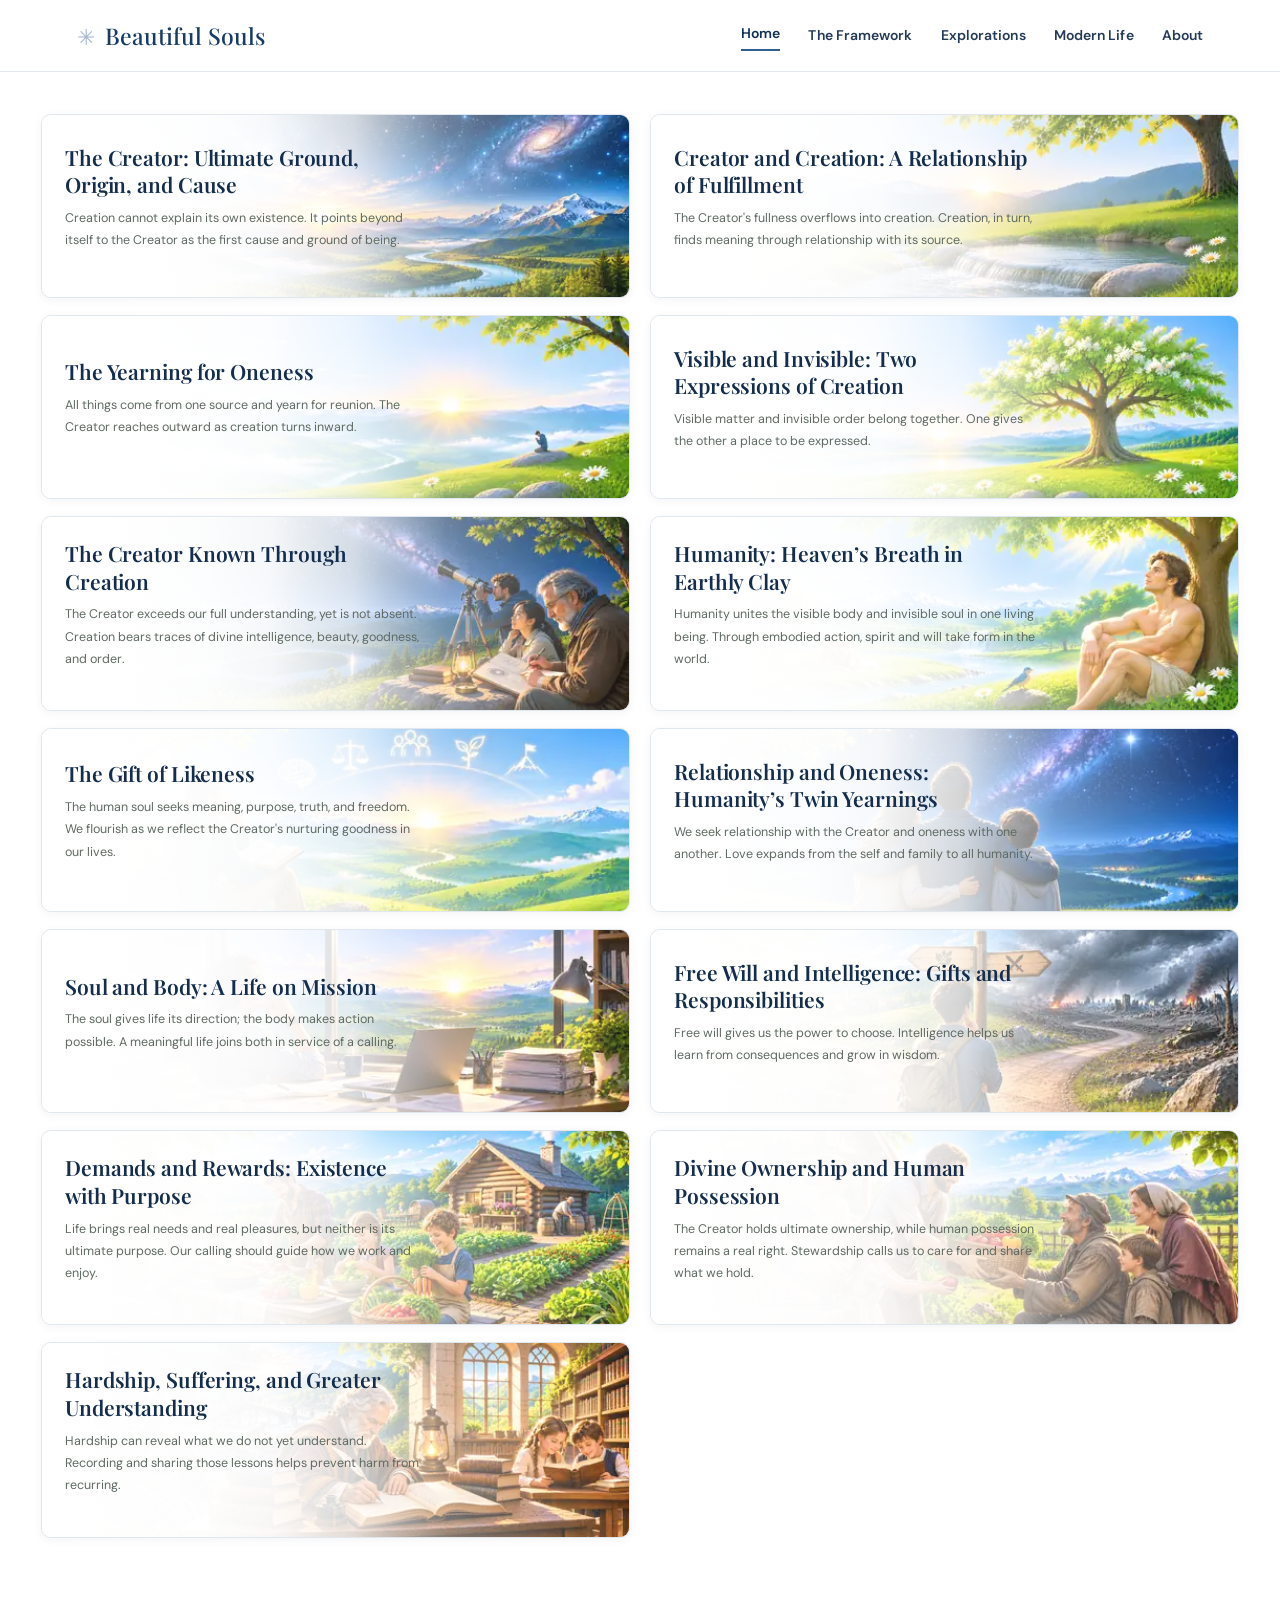
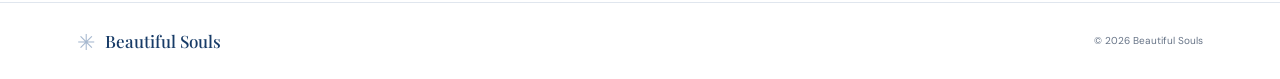
==== commit 50d9faa2: "Update homepage with 13 framework theme cards" ====
--- a/index.html
+++ b/index.html
@@ -7,8 +7,8 @@
   <link rel="preconnect" href="https://fonts.googleapis.com">
   <link rel="preconnect" href="https://fonts.gstatic.com" crossorigin>
   <link href="https://fonts.googleapis.com/css2?family=DM+Sans:wght@400;500;600;700&family=Playfair+Display:ital,wght@0,500;0,600;1,500&display=swap" rel="stylesheet">
-  <link rel="stylesheet" href="assets/styles/site.css?v=6">
-  <meta name="description" content="Six foundational ideas about the Creator, humanity, purpose, responsibility, and our shared origin.">
+  <link rel="stylesheet" href="assets/styles/site.css?v=8">
+  <meta name="description" content="Explore thirteen foundational themes on the Creator, humanity, meaning, relationship, responsibility, and our shared world.">
   <title>Beautiful Souls</title>
 </head>
 <body>
@@ -21,47 +21,96 @@
   </header>
   <main class="home-highlights">
     <div class="highlight-grid">
-            <article class="highlight-card">
+      <article class="highlight-card">
         <div class="highlight-copy">
-          <h2><a class="highlight-title-link" href="framework.html?article=part1">The Creator as the Ground of Existence</a></h2>
-          <p class="highlight-description">God is the independent, supreme Being—the first cause and ultimate ground from which all existence proceeds.</p>
+          <h2><a class="highlight-title-link" href="framework.html?article=part1">The Creator: Ultimate Ground, Origin, and Cause</a></h2>
+          <p class="highlight-description">Creation cannot explain its own existence. It points beyond itself to the Creator as the first cause and ground of being.</p>
         </div>
-        <img src="https://images.unsplash.com/photo-1743309411498-a0f4f4b96b65?auto=format&amp;fit=crop&amp;w=1400&amp;q=85" data-fallback="https://images.unsplash.com/photo-1521534282958-93bd18297354?auto=format&amp;fit=crop&amp;w=1400&amp;q=85" alt="Golden sunrise spreading across a layered mountain landscape" loading="lazy">
+        <img src="assets/images/01-part-I-overview.webp" alt="Cosmic and natural landscape representing the Creator as the ground and origin of existence" loading="lazy" decoding="async">
       </article>
-            <article class="highlight-card">
+      <article class="highlight-card">
         <div class="highlight-copy">
-          <h2><a class="highlight-title-link" href="framework.html?article=p1-1">Goodness and Mutual Fulfillment</a></h2>
-          <p class="highlight-description">Creator and creation fulfill one another: the Creator extends presence, while creation finds meaning in relationship with its source.</p>
+          <h2><a class="highlight-title-link" href="framework.html?article=p1-1">Creator and Creation: A Relationship of Fulfillment</a></h2>
+          <p class="highlight-description">The Creator's fullness overflows into creation. Creation, in turn, finds meaning through relationship with its source.</p>
         </div>
-        <img src="https://images.unsplash.com/photo-1457530378978-8bac673b8062?auto=format&amp;fit=crop&amp;w=1400&amp;q=85" data-fallback="https://images.unsplash.com/photo-1497250681960-ef046c08a56e?auto=format&amp;fit=crop&amp;w=1400&amp;q=85" alt="A young green sapling catching soft sunlight in a forest" loading="lazy">
+        <img src="assets/images/02-image-1.1-creator-and-creation.webp" alt="An abundant natural spring flowing into a flourishing landscape" loading="lazy" decoding="async">
       </article>
-            <article class="highlight-card">
+      <article class="highlight-card">
         <div class="highlight-copy">
-          <h2><a class="highlight-title-link" href="framework.html?article=p2-1">The Gift of Divine Likeness</a></h2>
-          <p class="highlight-description">The human soul reflects the Creator’s nature, calling us to seek meaning and embody goodness, virtue, and moral truth.</p>
+          <h2><a class="highlight-title-link" href="framework.html?article=p1-2">The Yearning for Oneness</a></h2>
+          <p class="highlight-description">All things come from one source and yearn for reunion. The Creator reaches outward as creation turns inward.</p>
         </div>
-        <img src="https://images.unsplash.com/photo-1465086080981-df0de56fa5c0?auto=format&amp;fit=crop&amp;w=1400&amp;q=85" data-fallback="https://images.unsplash.com/photo-1500530855697-b586d89ba3ee?auto=format&amp;fit=crop&amp;w=1400&amp;q=85" alt="A lone figure looking across a mountain landscape at sunrise" loading="lazy">
+        <img src="assets/images/03-image-1.2-yearning-for-oneness.webp" alt="A lone person in prayer overlooking a vast mountain valley at sunrise" loading="lazy" decoding="async">
       </article>
-            <article class="highlight-card">
+      <article class="highlight-card">
         <div class="highlight-copy">
-          <h2><a class="highlight-title-link" href="framework.html?article=p2-3">A Mission to Extend Goodness</a></h2>
-          <p class="highlight-description">Body and soul together form a life with a calling: to cultivate the self and extend the Creator’s presence through the world.</p>
+          <h2><a class="highlight-title-link" href="framework.html?article=p1-3">Visible and Invisible: Two Expressions of Creation</a></h2>
+          <p class="highlight-description">Visible matter and invisible order belong together. One gives the other a place to be expressed.</p>
         </div>
-        <img src="https://images.unsplash.com/photo-1643130420857-cb8cf55809a8?auto=format&amp;fit=crop&amp;w=1400&amp;q=85" data-fallback="https://images.unsplash.com/photo-1511895426328-dc8714191300?auto=format&amp;fit=crop&amp;w=1400&amp;q=85" alt="A family walking together through a sunlit meadow" loading="lazy">
+        <img src="assets/images/04-image-1.3-visible-and-invisible.webp" alt="A flowering tree in a harmonious natural landscape" loading="lazy" decoding="async">
       </article>
-            <article class="highlight-card">
+      <article class="highlight-card">
         <div class="highlight-copy">
-          <h2><a class="highlight-title-link" href="framework.html?article=p2-4">Freedom and Responsibility</a></h2>
-          <p class="highlight-description">Free will gives us the power to choose; intelligence helps us learn and choose wisely. Both gifts call us to responsible action.</p>
+          <h2><a class="highlight-title-link" href="framework.html?article=p1-4">The Creator Known Through Creation</a></h2>
+          <p class="highlight-description">The Creator exceeds our full understanding, yet is not absent. Creation bears traces of divine intelligence, beauty, goodness, and order.</p>
         </div>
-        <img src="https://images.unsplash.com/photo-1470071459604-3b5ec3a7fe05?auto=format&amp;fit=crop&amp;w=1400&amp;q=85" data-fallback="https://images.unsplash.com/photo-1448375240586-882707db888b?auto=format&amp;fit=crop&amp;w=1400&amp;q=85" alt="Sunlight filtering through a deep green forest" loading="lazy">
+        <img src="assets/images/05-image-1.4-creator-known-through-creation.webp" alt="Scholars studying the night sky through a telescope" loading="lazy" decoding="async">
       </article>
-            <article class="highlight-card">
+      <article class="highlight-card">
         <div class="highlight-copy">
-          <h2><a class="highlight-title-link" href="framework.html?article=p2-2">Relationship and Oneness</a></h2>
-          <p class="highlight-description">Sharing one source, we are bound to one another. This oneness calls us to love our neighbors and widen compassion.</p>
+          <h2><a class="highlight-title-link" href="framework.html?article=part2">Humanity: Heaven’s Breath in Earthly Clay</a></h2>
+          <p class="highlight-description">Humanity unites the visible body and invisible soul in one living being. Through embodied action, spirit and will take form in the world.</p>
         </div>
-        <img src="https://images.unsplash.com/photo-1641135305980-ecdef8a8437a?auto=format&amp;fit=crop&amp;w=1400&amp;q=85" data-fallback="https://images.unsplash.com/photo-1758575603789-8c042dfc4a9f?auto=format&amp;fit=crop&amp;w=1400&amp;q=85" alt="People joining hands outdoors in a gesture of connection and unity" loading="lazy">
+        <img src="assets/images/06-part-II-overview.webp" alt="Adam in the Garden of Eden surrounded by living creation" loading="lazy" decoding="async">
+      </article>
+      <article class="highlight-card">
+        <div class="highlight-copy">
+          <h2><a class="highlight-title-link" href="framework.html?article=p2-1">The Gift of Likeness</a></h2>
+          <p class="highlight-description">The human soul seeks meaning, purpose, truth, and freedom. We flourish as we reflect the Creator's nurturing goodness in our lives.</p>
+        </div>
+        <img src="assets/images/07-image-2.1-gift-of-likeness.webp" alt="A thoughtful person considering meaning, moral values, and a higher calling" loading="lazy" decoding="async">
+      </article>
+      <article class="highlight-card">
+        <div class="highlight-copy">
+          <h2><a class="highlight-title-link" href="framework.html?article=p2-2">Relationship and Oneness: Humanity’s Twin Yearnings</a></h2>
+          <p class="highlight-description">We seek relationship with the Creator and oneness with one another. Love expands from the self and family to all humanity.</p>
+        </div>
+        <img src="assets/images/08-image-2.2-relationship-and-oneness.webp" alt="A family embracing beneath a starry night sky" loading="lazy" decoding="async">
+      </article>
+      <article class="highlight-card">
+        <div class="highlight-copy">
+          <h2><a class="highlight-title-link" href="framework.html?article=p2-3">Soul and Body: A Life on Mission</a></h2>
+          <p class="highlight-description">The soul gives life its direction; the body makes action possible. A meaningful life joins both in service of a calling.</p>
+        </div>
+        <img src="assets/images/09-image-2.3-soul-and-body-life-on-mission.webp" alt="A busy office worker reflecting on his life purpose" loading="lazy" decoding="async">
+      </article>
+      <article class="highlight-card">
+        <div class="highlight-copy">
+          <h2><a class="highlight-title-link" href="framework.html?article=p2-4">Free Will and Intelligence: Gifts and Responsibilities</a></h2>
+          <p class="highlight-description">Free will gives us the power to choose. Intelligence helps us learn from consequences and grow in wisdom.</p>
+        </div>
+        <img src="assets/images/10-image-2.4-free-will-and-intelligence.webp" alt="A person at a crossroads between peace and destruction" loading="lazy" decoding="async">
+      </article>
+      <article class="highlight-card">
+        <div class="highlight-copy">
+          <h2><a class="highlight-title-link" href="framework.html?article=p2-5">Demands and Rewards: Existence with Purpose</a></h2>
+          <p class="highlight-description">Life brings real needs and real pleasures, but neither is its ultimate purpose. Our calling should guide how we work and enjoy.</p>
+        </div>
+        <img src="assets/images/11-image-2.5-demands-and-rewards.webp" alt="A family working together in a garden and enjoying the rewards of their work" loading="lazy" decoding="async">
+      </article>
+      <article class="highlight-card">
+        <div class="highlight-copy">
+          <h2><a class="highlight-title-link" href="framework.html?article=p2-6">Divine Ownership and Human Possession</a></h2>
+          <p class="highlight-description">The Creator holds ultimate ownership, while human possession remains a real right. Stewardship calls us to care for and share what we hold.</p>
+        </div>
+        <img src="assets/images/12-image-2.6-divine-ownership-and-possession.webp" alt="A farmer sharing the harvest with a neighboring family" loading="lazy" decoding="async">
+      </article>
+      <article class="highlight-card">
+        <div class="highlight-copy">
+          <h2><a class="highlight-title-link" href="framework.html?article=p2-7">Hardship, Suffering, and Greater Understanding</a></h2>
+          <p class="highlight-description">Hardship can reveal what we do not yet understand. Recording and sharing those lessons helps prevent harm from recurring.</p>
+        </div>
+        <img src="assets/images/13-image-2.7-hardship-and-understanding.webp" alt="Flood survivors, a scholar recording lessons, and children reading in a library" loading="lazy" decoding="async">
       </article>
     </div>
   </main>
--- a/assets/styles/site.css
+++ b/assets/styles/site.css
@@ -375,3 +375,504 @@
     font-size:12.5px;
   }
 }
+
+
+/* Contents rail: keep each part full width; prevent narrow word-by-word wrapping */
+.reader-toc{
+  display:grid;
+  grid-template-columns:minmax(0,1fr)!important;
+  grid-auto-flow:row;
+  width:100%;
+  min-width:0;
+  gap:8px 0;
+}
+.toc-part-group{
+  display:block;
+  width:100%;
+  min-width:0;
+}
+.toc-part-heading{
+  display:grid;
+  grid-template-columns:minmax(0,1fr) 26px;
+  width:100%;
+  min-width:0;
+}
+.toc-part-overview{
+  display:grid;
+  grid-template-columns:26px minmax(0,1fr);
+  width:100%;
+  min-width:0;
+}
+.toc-part-items{
+  width:100%;
+  min-width:0;
+  padding-left:13px;
+}
+.toc-part-items a{
+  display:grid;
+  grid-template-columns:36px minmax(0,1fr);
+  width:100%;
+  min-width:0;
+  white-space:normal;
+  word-break:normal;
+  overflow-wrap:normal;
+}
+.toc-part-items a .toc-link-title,
+.toc-part-overview .toc-link-title{
+  display:block;
+  min-width:0;
+  width:100%;
+  white-space:normal;
+  word-break:normal;
+  overflow-wrap:break-word;
+}
+@media(min-width:851px){
+  .framework-workspace{grid-template-columns:350px minmax(0,1fr)}
+}
+@media(max-width:850px){
+  .reader-toc{grid-template-columns:minmax(0,1fr)!important}
+}
+
+
+/* Definitive TOC fix: single fluid text column and inline numbering */
+#reader-toc{
+  display:block!important;
+  width:100%!important;
+  max-width:none!important;
+  min-width:0!important;
+}
+#reader-toc .toc-part-group{
+  display:block!important;
+  width:100%!important;
+  max-width:none!important;
+  min-width:0!important;
+}
+#reader-toc .toc-part-heading{
+  display:flex!important;
+  align-items:flex-start;
+  justify-content:space-between;
+  gap:6px;
+  width:100%!important;
+  min-width:0!important;
+}
+#reader-toc .toc-part-overview{
+  display:block!important;
+  flex:1 1 auto;
+  width:auto!important;
+  max-width:none!important;
+  min-width:0!important;
+  white-space:normal!important;
+  word-break:normal!important;
+  overflow-wrap:break-word!important;
+  line-height:1.5;
+}
+#reader-toc .toc-part-toggle{
+  display:flex!important;
+  flex:0 0 26px;
+  width:26px!important;
+  min-width:26px!important;
+  margin:5px 0 0;
+}
+#reader-toc .toc-part-items{
+  display:block;
+  width:100%!important;
+  max-width:none!important;
+  min-width:0!important;
+  padding:4px 0 5px 14px!important;
+}
+#reader-toc .toc-part-items[hidden]{display:none!important}
+#reader-toc .toc-part-items a{
+  display:block!important;
+  width:100%!important;
+  max-width:none!important;
+  min-width:0!important;
+  box-sizing:border-box;
+  padding:7px 9px!important;
+  white-space:normal!important;
+  word-break:normal!important;
+  overflow-wrap:break-word!important;
+  line-height:1.52!important;
+}
+#reader-toc .toc-number{
+  display:inline!important;
+  width:auto!important;
+  min-width:0!important;
+  margin:0 7px 0 0;
+  color:#315d8d;
+  font-weight:700;
+  white-space:nowrap!important;
+}
+#reader-toc .toc-link-title{
+  display:inline!important;
+  width:auto!important;
+  min-width:0!important;
+  white-space:normal!important;
+  word-break:normal!important;
+  overflow-wrap:break-word!important;
+}
+@media(max-width:850px){
+  #reader-toc{grid-template-columns:none!important}
+  #reader-toc .toc-part-overview{font-size:14px}
+  #reader-toc .toc-part-items a{font-size:13px}
+}
+
+
+/* References page: compact header and immediate bibliography start */
+.references-page-intro{
+  min-height:0!important;
+  padding:38px clamp(24px,7vw,100px) 10px!important;
+}
+.references-page-intro .eyebrow{margin:0 0 8px}
+.references-page-intro .references-title{
+  margin:0 0 10px;
+  color:#173451;
+  font:600 clamp(32px,3.6vw,44px)/1.18 'Source Serif 4',Georgia,serif;
+  letter-spacing:-.35px;
+}
+.references-page-intro .simple-description{
+  margin:0;
+  max-width:750px;
+  color:#5a6879;
+  font-size:14px;
+  line-height:1.7;
+}
+.references-wrap{
+  padding-top:12px!important;
+  padding-bottom:54px!important;
+  max-width:1040px;
+}
+.bibliography{margin:0 0 30px;padding:0}
+.bibliography li{
+  grid-template-columns:44px minmax(0,1fr) 24px;
+  align-items:start;
+  gap:12px;
+  padding:14px 0;
+  color:#33445a;
+  font-size:14px;
+  line-height:1.72;
+  scroll-margin-top:104px;
+}
+.bibliography li:target{
+  background:#f3f6fa;
+  box-shadow:inset 3px 0 #426b99;
+  padding-left:10px;
+  padding-right:8px;
+}
+.ref-number{
+  padding-top:0;
+  color:#315d8d;
+  font:600 13px/1.72 'DM Sans',sans-serif;
+  font-variant-numeric:tabular-nums;
+}
+.back-to-top{padding-top:2px;font-size:13px}
+@media(max-width:560px){
+  .references-page-intro{padding:30px 18px 8px!important}
+  .references-page-intro .references-title{font-size:34px}
+  .references-wrap{padding:8px 18px 42px!important}
+  .bibliography li{grid-template-columns:38px minmax(0,1fr) 20px;gap:8px;font-size:13px}
+}
+
+/* Inline citations use normal baseline text rather than superscripts */
+.framework-workspace .essay-body a.citation,
+.essay-body a.citation,
+.reader-article a.citation{
+  display:inline;
+  position:static;
+  vertical-align:baseline!important;
+  font-family:inherit!important;
+  font-size:.92em!important;
+  font-weight:600!important;
+  line-height:inherit!important;
+  letter-spacing:0;
+  padding:0;
+  margin:0;
+  color:#24588b!important;
+  text-decoration:underline;
+  text-decoration-color:rgba(36,88,139,.35);
+  text-underline-offset:2px;
+}
+.framework-workspace .essay-body a.citation:hover,
+.essay-body a.citation:hover,
+.reader-article a.citation:hover{
+  color:#123b66!important;
+  text-decoration-color:currentColor;
+}
+
+
+/* Framework layout refinement: wider contents, fuller essay reading width */
+@media(min-width:1200px){
+  .framework-shell{
+    max-width:1840px;
+    padding-left:clamp(20px,2.4vw,42px);
+    padding-right:clamp(20px,2.4vw,42px);
+  }
+  .framework-workspace{
+    grid-template-columns:504px minmax(0,1fr)!important;
+    gap:24px;
+  }
+}
+@media(min-width:851px) and (max-width:1199px){
+  .framework-workspace{
+    grid-template-columns:360px minmax(0,1fr)!important;
+    gap:20px;
+  }
+}
+
+/* Clear hierarchy: Part/section headings stand above subsection links */
+#reader-toc .toc-part-overview{
+  font-size:15.5px!important;
+  line-height:1.42!important;
+  font-weight:700!important;
+}
+#reader-toc .toc-part-items{
+  padding-left:8px!important;
+}
+#reader-toc .toc-part-items a{
+  font-size:13.2px!important;
+  line-height:1.46!important;
+  padding:6px 8px!important;
+}
+#reader-toc .toc-number{
+  font-size:12px!important;
+  margin-right:6px!important;
+}
+
+/* Use the essay pane's full width and reduce the unused right margin */
+.framework-workspace .reader-article{
+  padding:clamp(34px,3.2vw,54px) clamp(24px,2.1vw,36px) 44px!important;
+}
+.framework-workspace .reader-article h1{
+  max-width:none!important;
+  font-size:clamp(38px,2.5vw,42px)!important;
+  line-height:1.22!important;
+}
+.framework-workspace .reader-article.part-opening h1{
+  font-size:clamp(43px,3vw,49px)!important;
+  line-height:1.18!important;
+}
+.framework-workspace .essay-body{
+  max-width:none!important;
+  width:100%;
+  font-size:18px;
+  line-height:1.82;
+}
+@media(max-width:850px){
+  .framework-workspace .reader-article{
+    padding:30px 24px 36px!important;
+  }
+  .framework-workspace .reader-article h1{
+    font-size:clamp(31px,5vw,39px)!important;
+  }
+  .framework-workspace .reader-article.part-opening h1{
+    font-size:clamp(36px,5.5vw,43px)!important;
+  }
+  .framework-workspace .essay-body{
+    font-size:17px;
+  }
+}
+@media(max-width:560px){
+  .framework-workspace .reader-article{
+    padding:24px 16px 30px!important;
+  }
+  #reader-toc .toc-part-overview{font-size:14px!important}
+  #reader-toc .toc-part-items a{font-size:12.5px!important}
+}
+
+/* References: the page title leads directly into the bibliography */
+.references-page-intro{
+  padding-bottom:4px!important;
+}
+.references-wrap{
+  padding-top:8px!important;
+}
+
+
+/* Framework: narrow the essay panel by 25%, keeping the Contents rail unchanged */
+@media(min-width:1200px){
+  .framework-workspace{
+    width:calc(75% + 132px)!important;
+    max-width:100%;
+    margin-left:0;
+    margin-right:auto;
+  }
+}
+@media(min-width:851px) and (max-width:1199px){
+  .framework-workspace{
+    width:calc(75% + 95px)!important;
+    max-width:100%;
+    margin-left:0;
+    margin-right:auto;
+  }
+}
+@media(max-width:850px){
+  .framework-workspace{
+    width:100%!important;
+    max-width:none;
+  }
+}
+
+
+/* Center the complete Contents + Essay workspace with balanced side margins */
+@media(min-width:1200px){
+  .framework-workspace{
+    margin-left:auto!important;
+    margin-right:auto!important;
+  }
+}
+@media(min-width:851px) and (max-width:1199px){
+  .framework-workspace{
+    margin-left:auto!important;
+    margin-right:auto!important;
+  }
+}
+
+
+/* Framework reader title: reduce heading size by 20% without changing body copy */
+.framework-workspace .reader-article h1{
+  font-size:clamp(30.4px,2vw,33.6px)!important;
+}
+.framework-workspace .reader-article.part-opening h1{
+  font-size:clamp(34.4px,2.4vw,39.2px)!important;
+}
+@media(max-width:850px){
+  .framework-workspace .reader-article h1{
+    font-size:clamp(24.8px,4vw,31.2px)!important;
+  }
+  .framework-workspace .reader-article.part-opening h1{
+    font-size:clamp(28.8px,4.4vw,34.4px)!important;
+  }
+}
+@media(max-width:560px){
+  .framework-workspace .reader-article h1{
+    font-size:24.8px!important;
+  }
+  .framework-workspace .reader-article.part-opening h1{
+    font-size:28.8px!important;
+  }
+}
+
+
+
+/* Framework reader title: an additional 10% reduction from the previous size */
+.framework-workspace .reader-article h1{
+  font-size:clamp(27.36px,1.8vw,30.24px)!important;
+}
+.framework-workspace .reader-article.part-opening h1{
+  font-size:clamp(30.96px,2.16vw,35.28px)!important;
+}
+@media(max-width:850px){
+  .framework-workspace .reader-article h1{
+    font-size:clamp(22.32px,3.6vw,28.08px)!important;
+  }
+  .framework-workspace .reader-article.part-opening h1{
+    font-size:clamp(25.92px,3.96vw,30.96px)!important;
+  }
+}
+@media(max-width:560px){
+  .framework-workspace .reader-article h1{
+    font-size:22.32px!important;
+  }
+  .framework-workspace .reader-article.part-opening h1{
+    font-size:25.92px!important;
+  }
+}
+
+
+/* References page: a single, clear uppercase title */
+.references-page-intro .references-heading{
+  margin:0 0 10px;
+  color:#173451;
+  font:700 22px/1.3 'DM Sans',sans-serif;
+  letter-spacing:3px;
+  text-align:center;
+  text-transform:uppercase;
+}
+@media(max-width:560px){
+  .references-page-intro .references-heading{
+    font-size:20px;
+    letter-spacing:2.6px;
+  }
+}
+
+
+/* Center the References page heading across the full page width */
+.references-page-intro{
+  width:100%;
+  max-width:none!important;
+  margin-left:auto!important;
+  margin-right:auto!important;
+  display:flex;
+  align-items:center;
+  justify-content:center;
+  text-align:center;
+}
+.references-page-intro .references-heading{
+  display:block;
+  width:100%;
+  margin-left:auto!important;
+  margin-right:auto!important;
+  text-align:center!important;
+}
+
+
+/* Align REFERENCES with the bibliography's text column, not the page center */
+.references-wrap{
+  max-width:1040px;
+  margin-left:auto!important;
+  margin-right:auto!important;
+  padding-top:38px!important;
+  padding-bottom:54px!important;
+}
+.references-wrap .references-heading{
+  display:block;
+  margin:0 36px 16px 56px!important;
+  width:auto;
+  color:#173451;
+  font:700 22px/1.3 'DM Sans',sans-serif;
+  letter-spacing:3px;
+  text-align:center;
+  text-transform:uppercase;
+}
+@media(max-width:560px){
+  .references-wrap{
+    padding-top:30px!important;
+    padding-left:18px!important;
+    padding-right:18px!important;
+  }
+  .references-wrap .references-heading{
+    margin:0 28px 14px 46px!important;
+    font-size:20px;
+    letter-spacing:2.6px;
+  }
+}
+
+
+/* Consistent typography for the Explorations, About, and Modern Life pages */
+.simple-page-title{
+  margin:0 0 20px;
+  color:#173451;
+  font:700 1.3rem/1.35 'DM Sans',sans-serif;
+  letter-spacing:1.5px;
+  text-transform:uppercase;
+}
+.simple-page-body{
+  max-width:780px;
+  margin:0;
+  color:#3d4d63;
+  font:400 1rem/1.85 'DM Sans',sans-serif;
+}
+.simple-page-status{
+  margin:0;
+  color:#5c6878;
+  font:600 1rem/1.7 'DM Sans',sans-serif;
+  letter-spacing:1px;
+}
+@media(max-width:560px){
+  .simple-page-title{
+    font-size:1.3rem;
+    letter-spacing:1.3px;
+    margin-bottom:18px;
+  }
+  .simple-page-body{font-size:1rem;line-height:1.8}
+  .simple-page-status{font-size:1rem}
+}
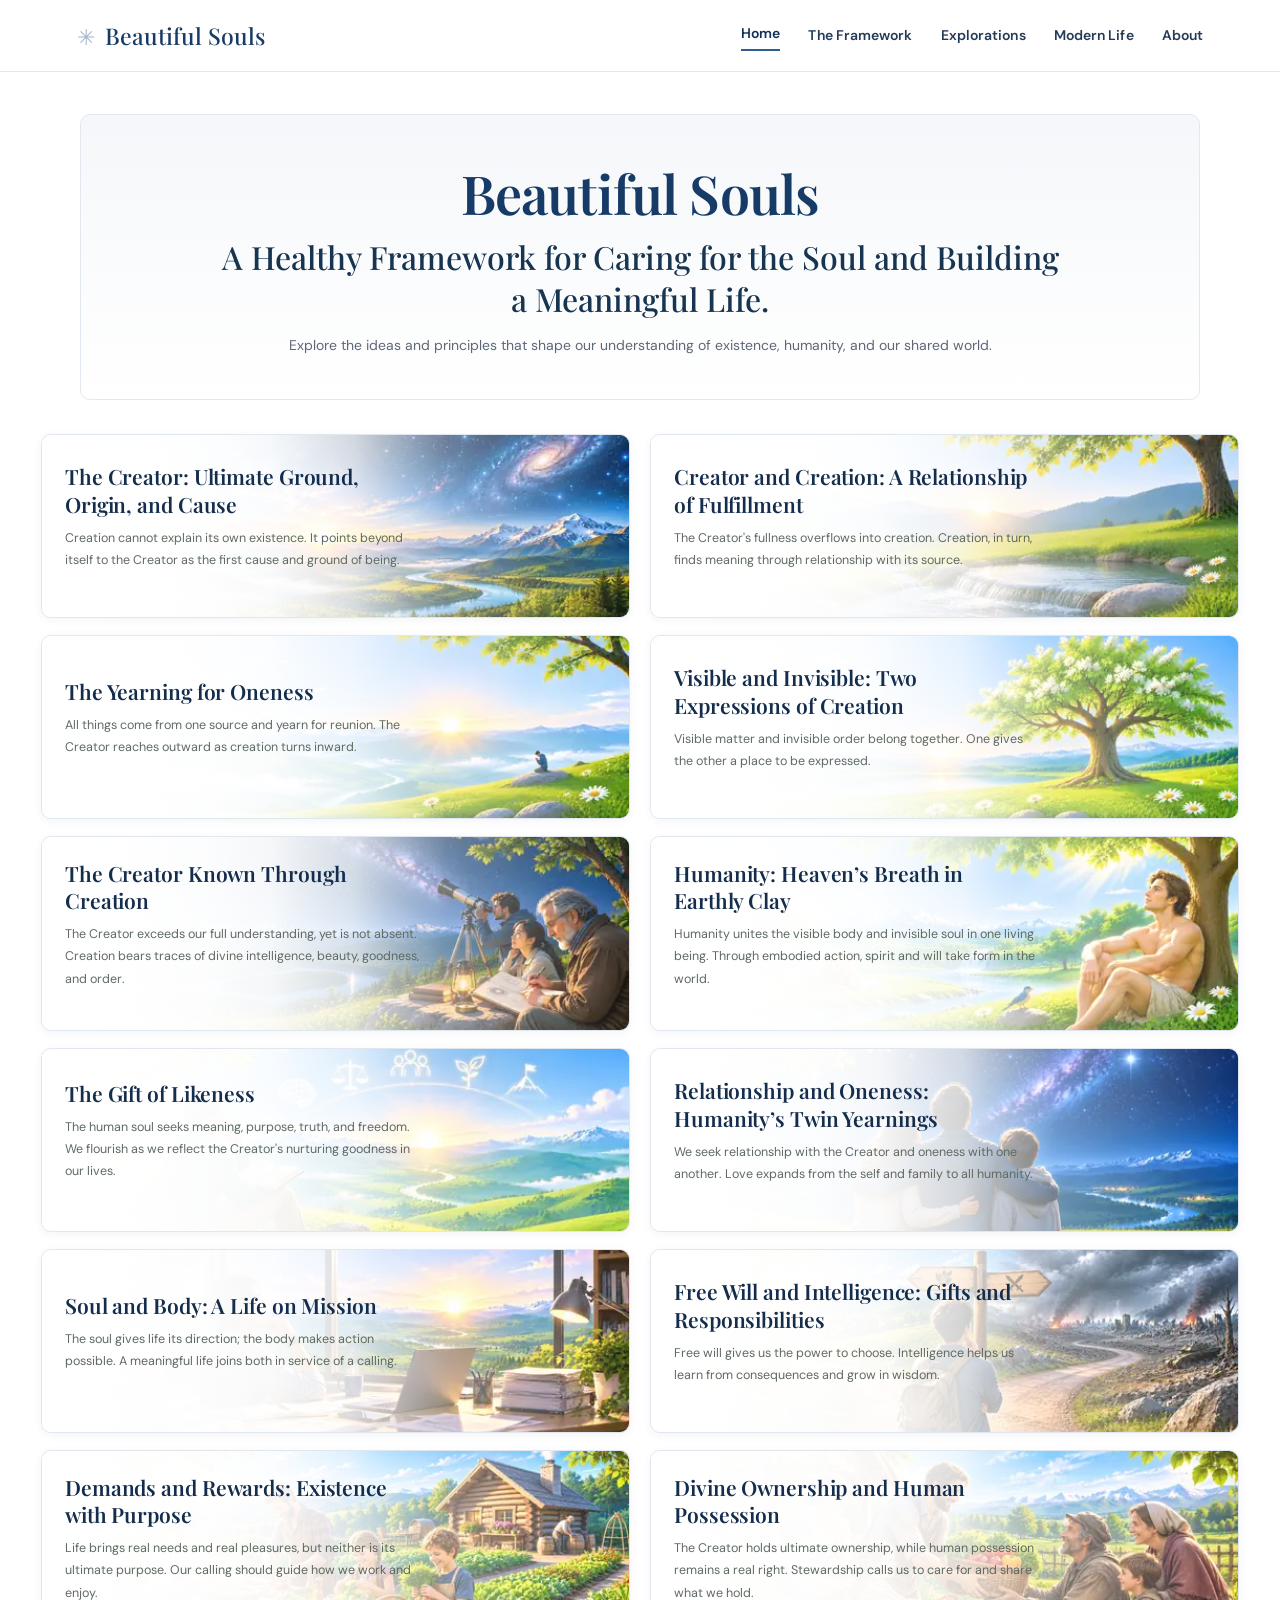
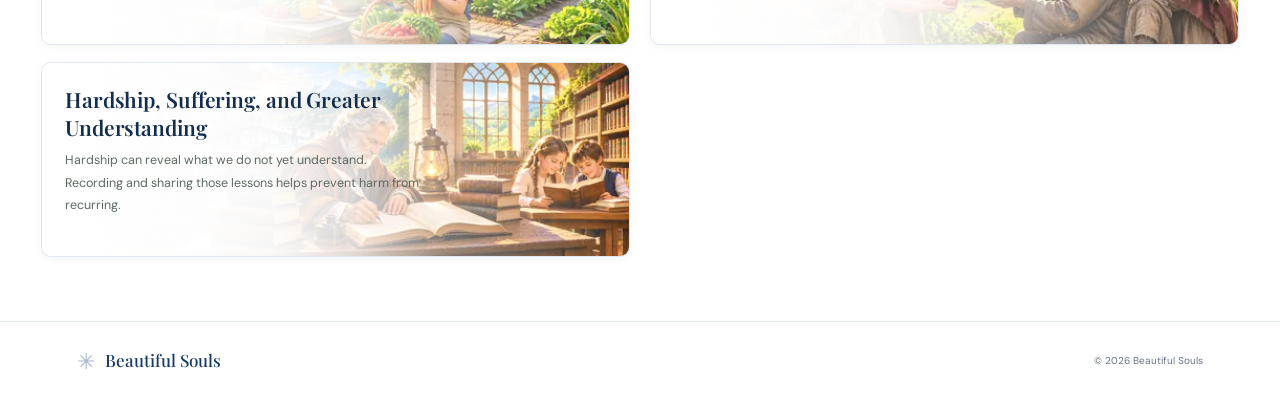
==== commit 80373a9d: "Add homepage introduction" ====
--- a/index.html
+++ b/index.html
@@ -7,7 +7,7 @@
   <link rel="preconnect" href="https://fonts.googleapis.com">
   <link rel="preconnect" href="https://fonts.gstatic.com" crossorigin>
   <link href="https://fonts.googleapis.com/css2?family=DM+Sans:wght@400;500;600;700&family=Playfair+Display:ital,wght@0,500;0,600;1,500&display=swap" rel="stylesheet">
-  <link rel="stylesheet" href="assets/styles/site.css?v=8">
+  <link rel="stylesheet" href="assets/styles/site.css?v=9">
   <meta name="description" content="Explore thirteen foundational themes on the Creator, humanity, meaning, relationship, responsibility, and our shared world.">
   <title>Beautiful Souls</title>
 </head>
@@ -20,104 +20,18 @@
     </nav>
   </header>
   <main class="home-highlights">
-    <div class="highlight-grid">
-      <article class="highlight-card">
-        <div class="highlight-copy">
-          <h2><a class="highlight-title-link" href="framework.html?article=part1">The Creator: Ultimate Ground, Origin, and Cause</a></h2>
-          <p class="highlight-description">Creation cannot explain its own existence. It points beyond itself to the Creator as the first cause and ground of being.</p>
-        </div>
-        <img src="assets/images/01-part-I-overview.webp" alt="Cosmic and natural landscape representing the Creator as the ground and origin of existence" loading="lazy" decoding="async">
-      </article>
-      <article class="highlight-card">
-        <div class="highlight-copy">
-          <h2><a class="highlight-title-link" href="framework.html?article=p1-1">Creator and Creation: A Relationship of Fulfillment</a></h2>
-          <p class="highlight-description">The Creator's fullness overflows into creation. Creation, in turn, finds meaning through relationship with its source.</p>
-        </div>
-        <img src="assets/images/02-image-1.1-creator-and-creation.webp" alt="An abundant natural spring flowing into a flourishing landscape" loading="lazy" decoding="async">
-      </article>
-      <article class="highlight-card">
-        <div class="highlight-copy">
-          <h2><a class="highlight-title-link" href="framework.html?article=p1-2">The Yearning for Oneness</a></h2>
-          <p class="highlight-description">All things come from one source and yearn for reunion. The Creator reaches outward as creation turns inward.</p>
-        </div>
-        <img src="assets/images/03-image-1.2-yearning-for-oneness.webp" alt="A lone person in prayer overlooking a vast mountain valley at sunrise" loading="lazy" decoding="async">
-      </article>
-      <article class="highlight-card">
-        <div class="highlight-copy">
-          <h2><a class="highlight-title-link" href="framework.html?article=p1-3">Visible and Invisible: Two Expressions of Creation</a></h2>
-          <p class="highlight-description">Visible matter and invisible order belong together. One gives the other a place to be expressed.</p>
-        </div>
-        <img src="assets/images/04-image-1.3-visible-and-invisible.webp" alt="A flowering tree in a harmonious natural landscape" loading="lazy" decoding="async">
-      </article>
-      <article class="highlight-card">
-        <div class="highlight-copy">
-          <h2><a class="highlight-title-link" href="framework.html?article=p1-4">The Creator Known Through Creation</a></h2>
-          <p class="highlight-description">The Creator exceeds our full understanding, yet is not absent. Creation bears traces of divine intelligence, beauty, goodness, and order.</p>
-        </div>
-        <img src="assets/images/05-image-1.4-creator-known-through-creation.webp" alt="Scholars studying the night sky through a telescope" loading="lazy" decoding="async">
-      </article>
-      <article class="highlight-card">
-        <div class="highlight-copy">
-          <h2><a class="highlight-title-link" href="framework.html?article=part2">Humanity: Heaven’s Breath in Earthly Clay</a></h2>
-          <p class="highlight-description">Humanity unites the visible body and invisible soul in one living being. Through embodied action, spirit and will take form in the world.</p>
-        </div>
-        <img src="assets/images/06-part-II-overview.webp" alt="Adam in the Garden of Eden surrounded by living creation" loading="lazy" decoding="async">
-      </article>
-      <article class="highlight-card">
-        <div class="highlight-copy">
-          <h2><a class="highlight-title-link" href="framework.html?article=p2-1">The Gift of Likeness</a></h2>
-          <p class="highlight-description">The human soul seeks meaning, purpose, truth, and freedom. We flourish as we reflect the Creator's nurturing goodness in our lives.</p>
-        </div>
-        <img src="assets/images/07-image-2.1-gift-of-likeness.webp" alt="A thoughtful person considering meaning, moral values, and a higher calling" loading="lazy" decoding="async">
-      </article>
-      <article class="highlight-card">
-        <div class="highlight-copy">
-          <h2><a class="highlight-title-link" href="framework.html?article=p2-2">Relationship and Oneness: Humanity’s Twin Yearnings</a></h2>
-          <p class="highlight-description">We seek relationship with the Creator and oneness with one another. Love expands from the self and family to all humanity.</p>
-        </div>
-        <img src="assets/images/08-image-2.2-relationship-and-oneness.webp" alt="A family embracing beneath a starry night sky" loading="lazy" decoding="async">
-      </article>
-      <article class="highlight-card">
-        <div class="highlight-copy">
-          <h2><a class="highlight-title-link" href="framework.html?article=p2-3">Soul and Body: A Life on Mission</a></h2>
-          <p class="highlight-description">The soul gives life its direction; the body makes action possible. A meaningful life joins both in service of a calling.</p>
-        </div>
-        <img src="assets/images/09-image-2.3-soul-and-body-life-on-mission.webp" alt="A busy office worker reflecting on his life purpose" loading="lazy" decoding="async">
-      </article>
-      <article class="highlight-card">
-        <div class="highlight-copy">
-          <h2><a class="highlight-title-link" href="framework.html?article=p2-4">Free Will and Intelligence: Gifts and Responsibilities</a></h2>
-          <p class="highlight-description">Free will gives us the power to choose. Intelligence helps us learn from consequences and grow in wisdom.</p>
-        </div>
-        <img src="assets/images/10-image-2.4-free-will-and-intelligence.webp" alt="A person at a crossroads between peace and destruction" loading="lazy" decoding="async">
-      </article>
-      <article class="highlight-card">
-        <div class="highlight-copy">
-          <h2><a class="highlight-title-link" href="framework.html?article=p2-5">Demands and Rewards: Existence with Purpose</a></h2>
-          <p class="highlight-description">Life brings real needs and real pleasures, but neither is its ultimate purpose. Our calling should guide how we work and enjoy.</p>
-        </div>
-        <img src="assets/images/11-image-2.5-demands-and-rewards.webp" alt="A family working together in a garden and enjoying the rewards of their work" loading="lazy" decoding="async">
-      </article>
-      <article class="highlight-card">
-        <div class="highlight-copy">
-          <h2><a class="highlight-title-link" href="framework.html?article=p2-6">Divine Ownership and Human Possession</a></h2>
-          <p class="highlight-description">The Creator holds ultimate ownership, while human possession remains a real right. Stewardship calls us to care for and share what we hold.</p>
-        </div>
-        <img src="assets/images/12-image-2.6-divine-ownership-and-possession.webp" alt="A farmer sharing the harvest with a neighboring family" loading="lazy" decoding="async">
-      </article>
-      <article class="highlight-card">
-        <div class="highlight-copy">
-          <h2><a class="highlight-title-link" href="framework.html?article=p2-7">Hardship, Suffering, and Greater Understanding</a></h2>
-          <p class="highlight-description">Hardship can reveal what we do not yet understand. Recording and sharing those lessons helps prevent harm from recurring.</p>
-        </div>
-        <img src="assets/images/13-image-2.7-hardship-and-understanding.webp" alt="Flood survivors, a scholar recording lessons, and children reading in a library" loading="lazy" decoding="async">
-      </article>
-    </div>
+    <section class="home-intro" aria-labelledby="home-intro-title">
+      <h1 id="home-intro-title">Beautiful Souls</h1>
+      <h2>A Healthy Framework for Caring for the Soul and Building a Meaningful Life.</h2>
+      <p>Explore the ideas and principles that shape our understanding of existence, humanity, and our shared world.</p>
+    </section>
+    <div class="highlight-grid" id="highlight-grid" aria-live="polite" aria-busy="true"></div>
   </main>
   <footer class="site-footer">
     <a class="brand" href="index.html"><span class="brand-mark" aria-hidden="true">✳</span>Beautiful Souls</a>
     <span>© <span data-year></span> Beautiful Souls</span>
   </footer>
   <script src="assets/scripts/site.js"></script>
+  <script src="assets/scripts/homepage.js?v=1"></script>
 </body>
 </html>
--- a/assets/styles/site.css
+++ b/assets/styles/site.css
@@ -876,3 +876,44 @@
   .simple-page-body{font-size:1rem;line-height:1.8}
   .simple-page-status{font-size:1rem}
 }
+
+
+/* Homepage introduction */
+.home-intro{
+  max-width:1120px;
+  margin:0 auto 34px;
+  padding:48px clamp(18px,4vw,56px) 40px;
+  text-align:center;
+  background:linear-gradient(180deg,#f5f7fa 0%,#ffffff 100%);
+  border:1px solid #e2e8f0;
+  border-radius:10px;
+}
+.home-intro h1{
+  margin:0 0 13px;
+  color:#173b67;
+  font:600 clamp(36px,4.2vw,54px)/1.12 'Playfair Display',serif;
+  letter-spacing:-.8px;
+}
+.home-intro h2{
+  max-width:850px;
+  margin:0 auto 14px;
+  color:#173451;
+  font:500 clamp(22px,2.6vw,32px)/1.3 'Playfair Display',serif;
+}
+.home-intro p{
+  max-width:760px;
+  margin:0 auto;
+  color:#5c6878;
+  font-size:14px;
+  line-height:1.8;
+}
+@media(max-width:560px){
+  .home-intro{
+    margin-bottom:22px;
+    padding:34px 18px 28px;
+    border-radius:8px;
+  }
+  .home-intro h1{font-size:36px}
+  .home-intro h2{font-size:23px}
+  .home-intro p{font-size:13.5px}
+}
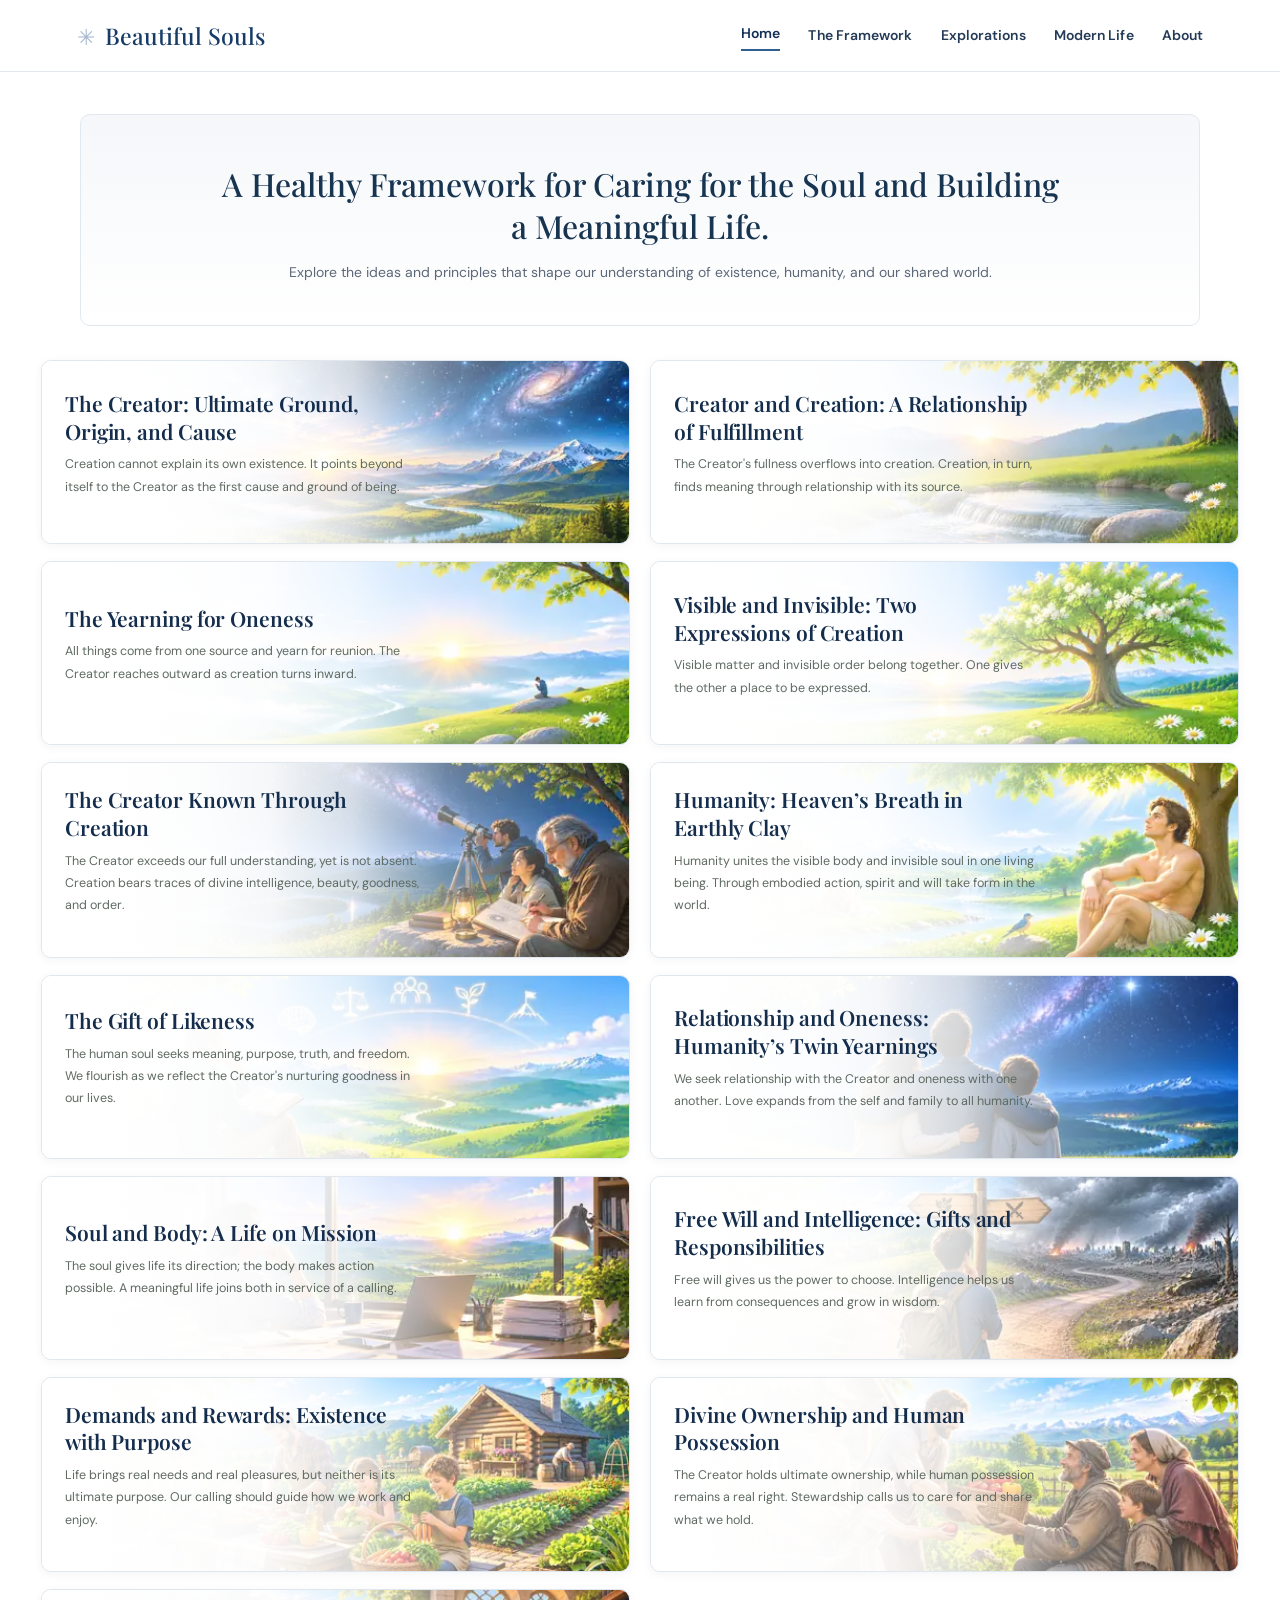
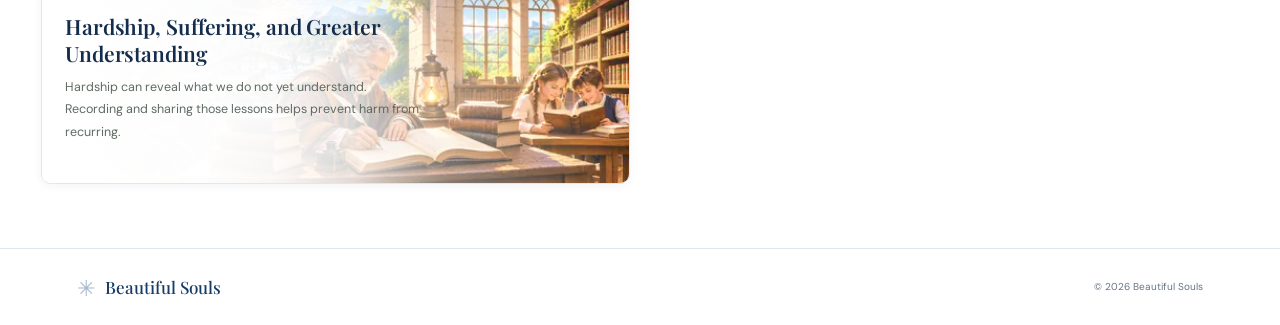
==== commit bfd2ebab: "Remove homepage intro title" ====
--- a/index.html
+++ b/index.html
@@ -21,7 +21,6 @@
   </header>
   <main class="home-highlights">
     <section class="home-intro" aria-labelledby="home-intro-title">
-      <h1 id="home-intro-title">Beautiful Souls</h1>
       <h2>A Healthy Framework for Caring for the Soul and Building a Meaningful Life.</h2>
       <p>Explore the ideas and principles that shape our understanding of existence, humanity, and our shared world.</p>
     </section>
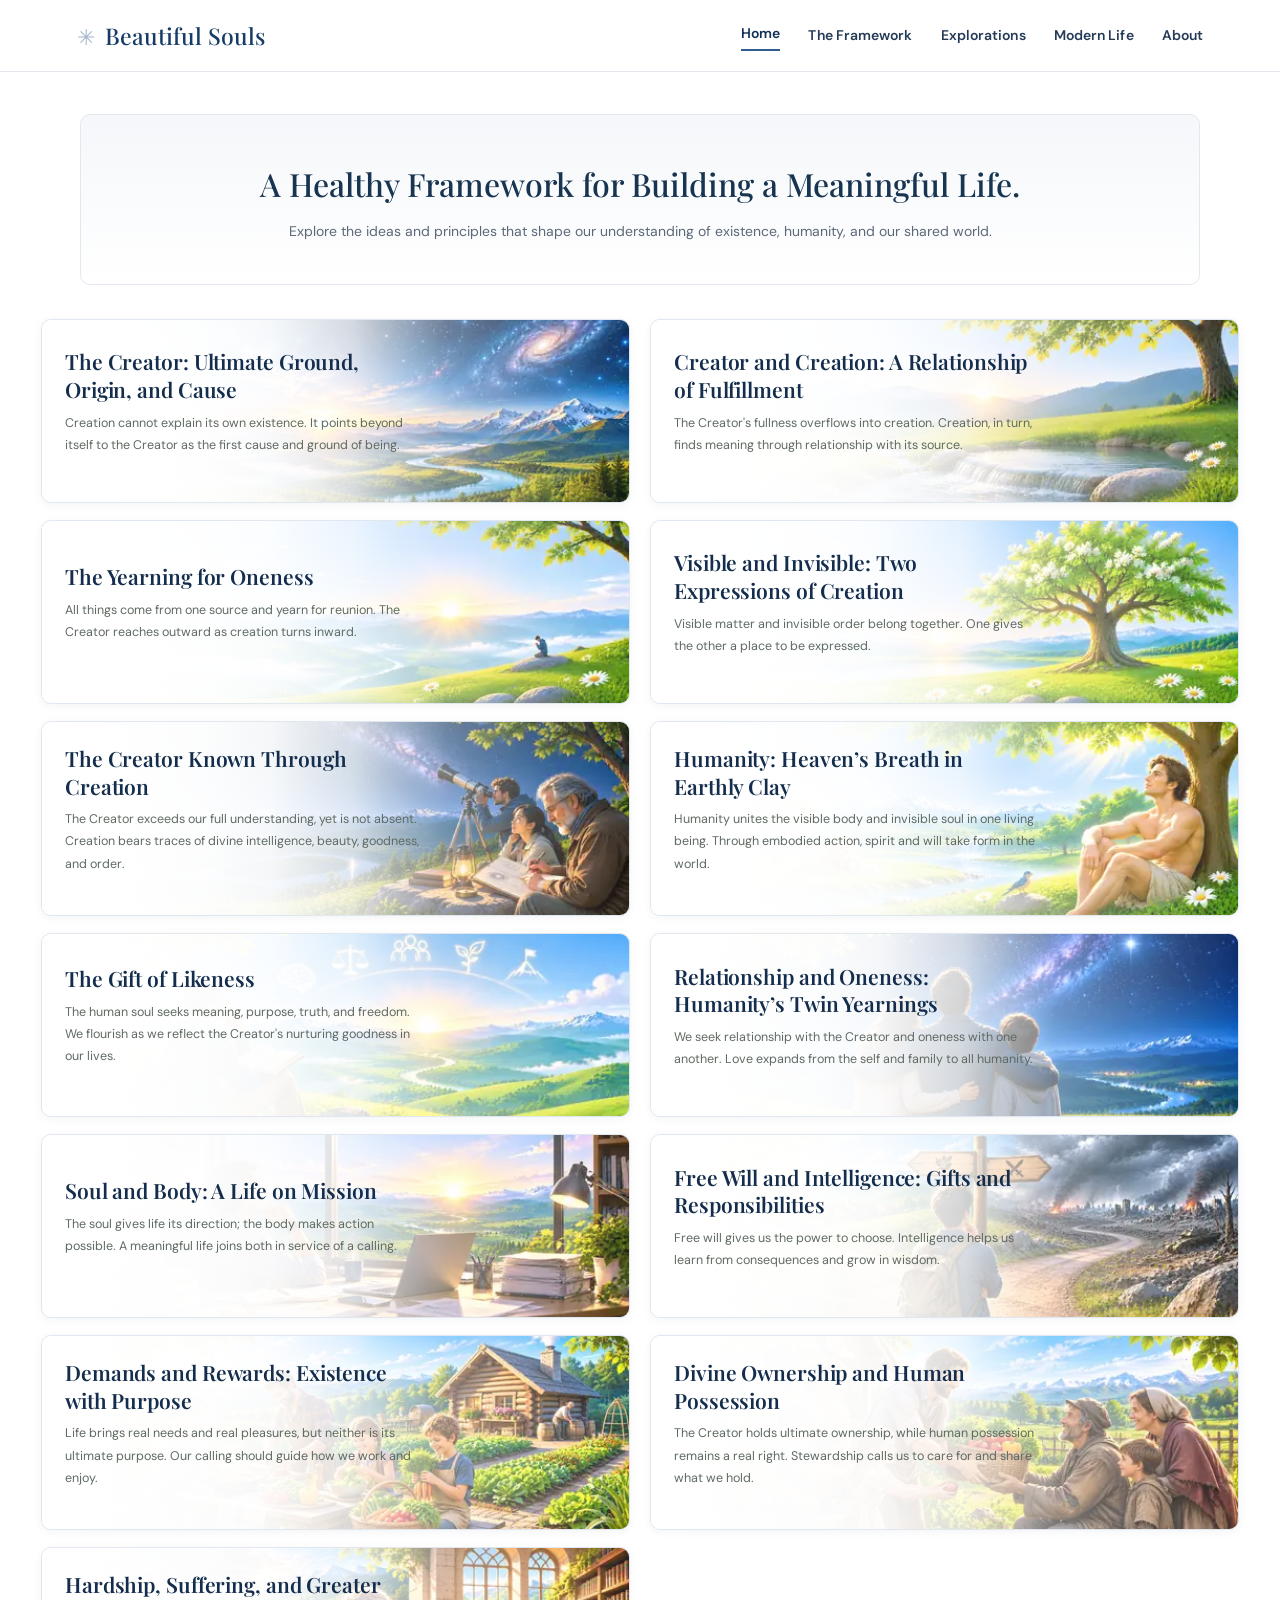
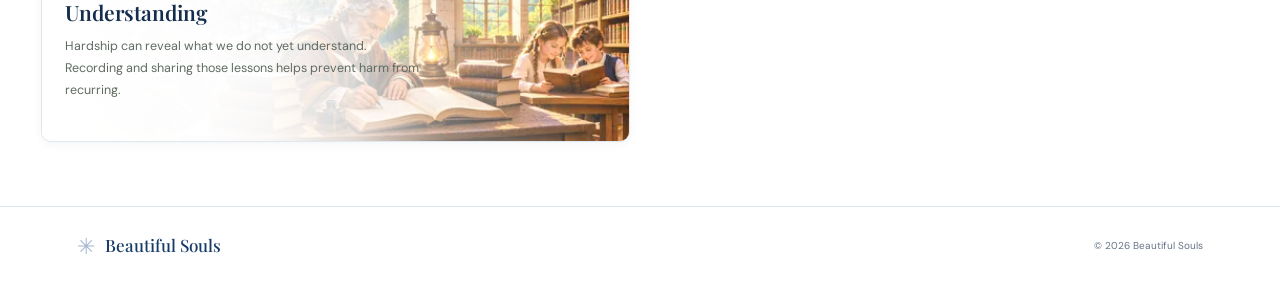
==== commit 28f7b83f: "Update homepage introduction title" ====
--- a/index.html
+++ b/index.html
@@ -21,7 +21,7 @@
   </header>
   <main class="home-highlights">
     <section class="home-intro" aria-labelledby="home-intro-title">
-      <h2>A Healthy Framework for Caring for the Soul and Building a Meaningful Life.</h2>
+      <h2 id="home-intro-title">A Healthy Framework for Building a Meaningful Life.</h2>
       <p>Explore the ideas and principles that shape our understanding of existence, humanity, and our shared world.</p>
     </section>
     <div class="highlight-grid" id="highlight-grid" aria-live="polite" aria-busy="true"></div>
